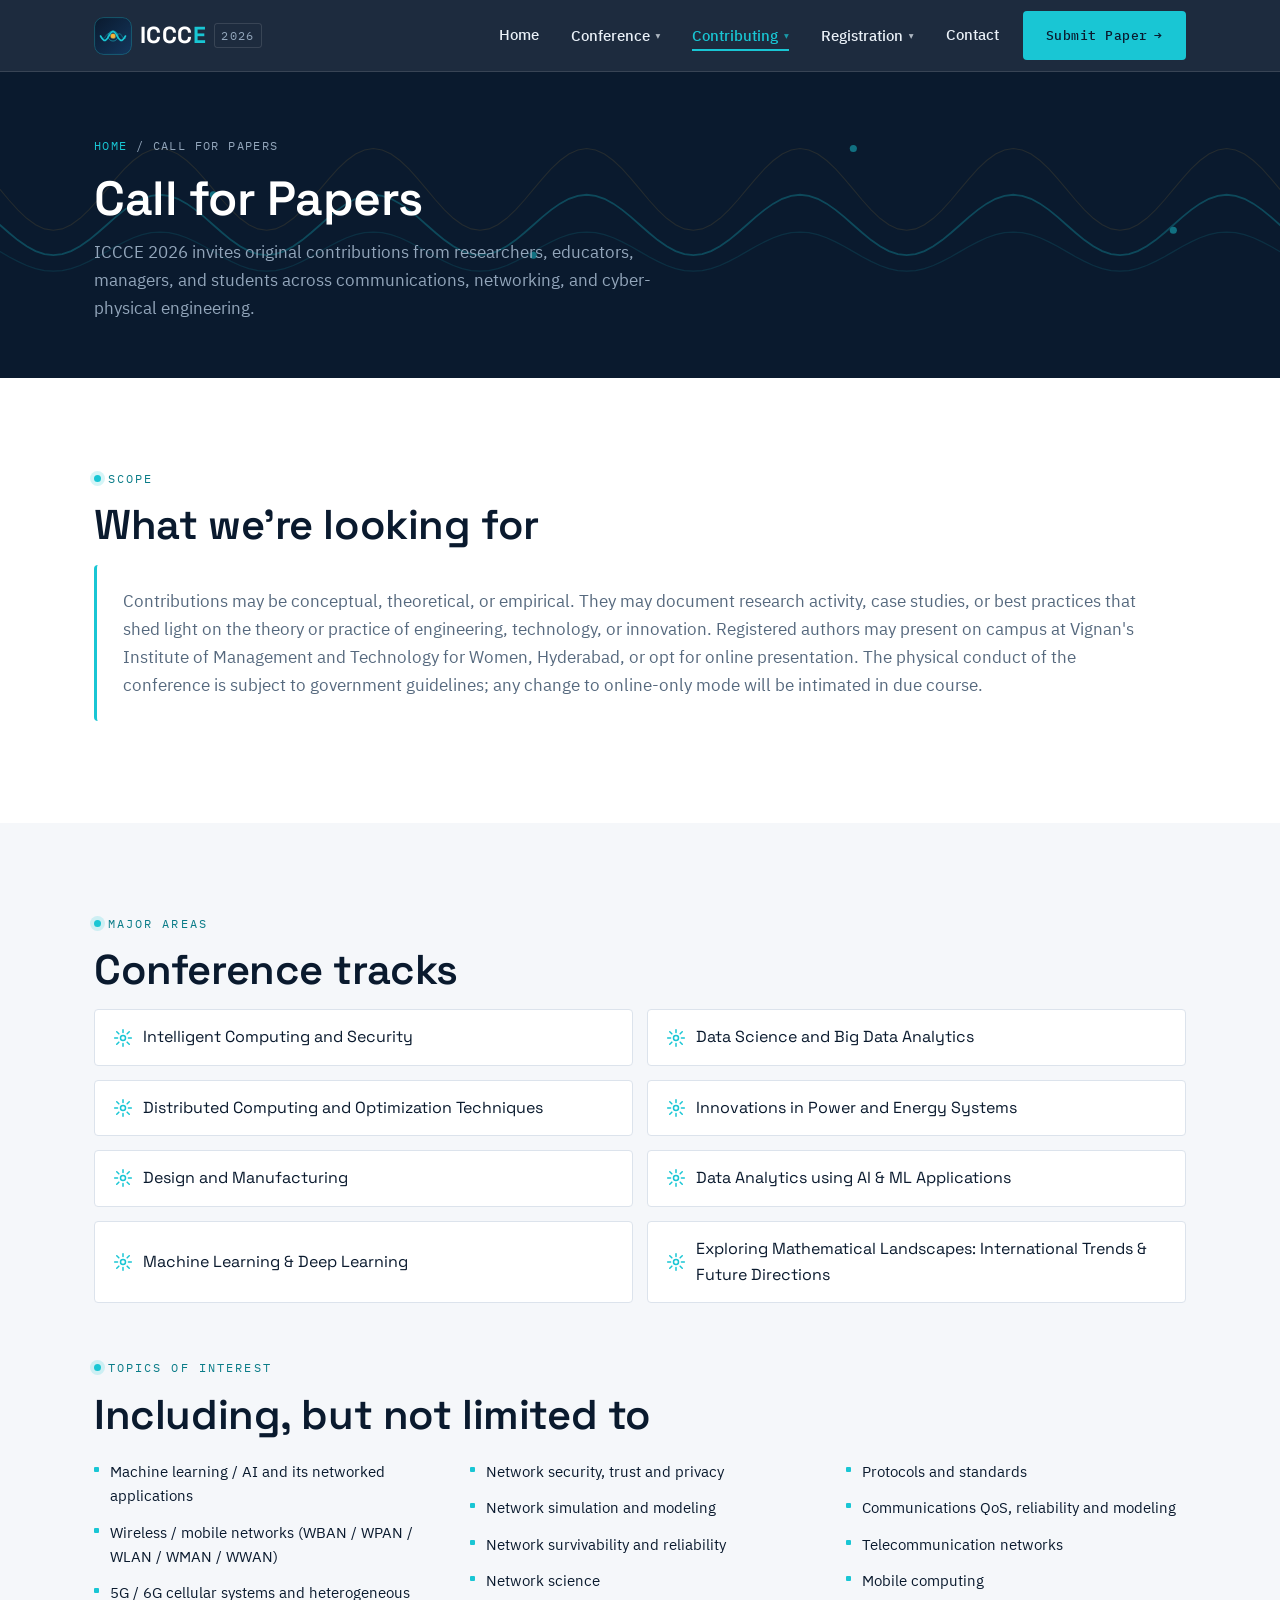
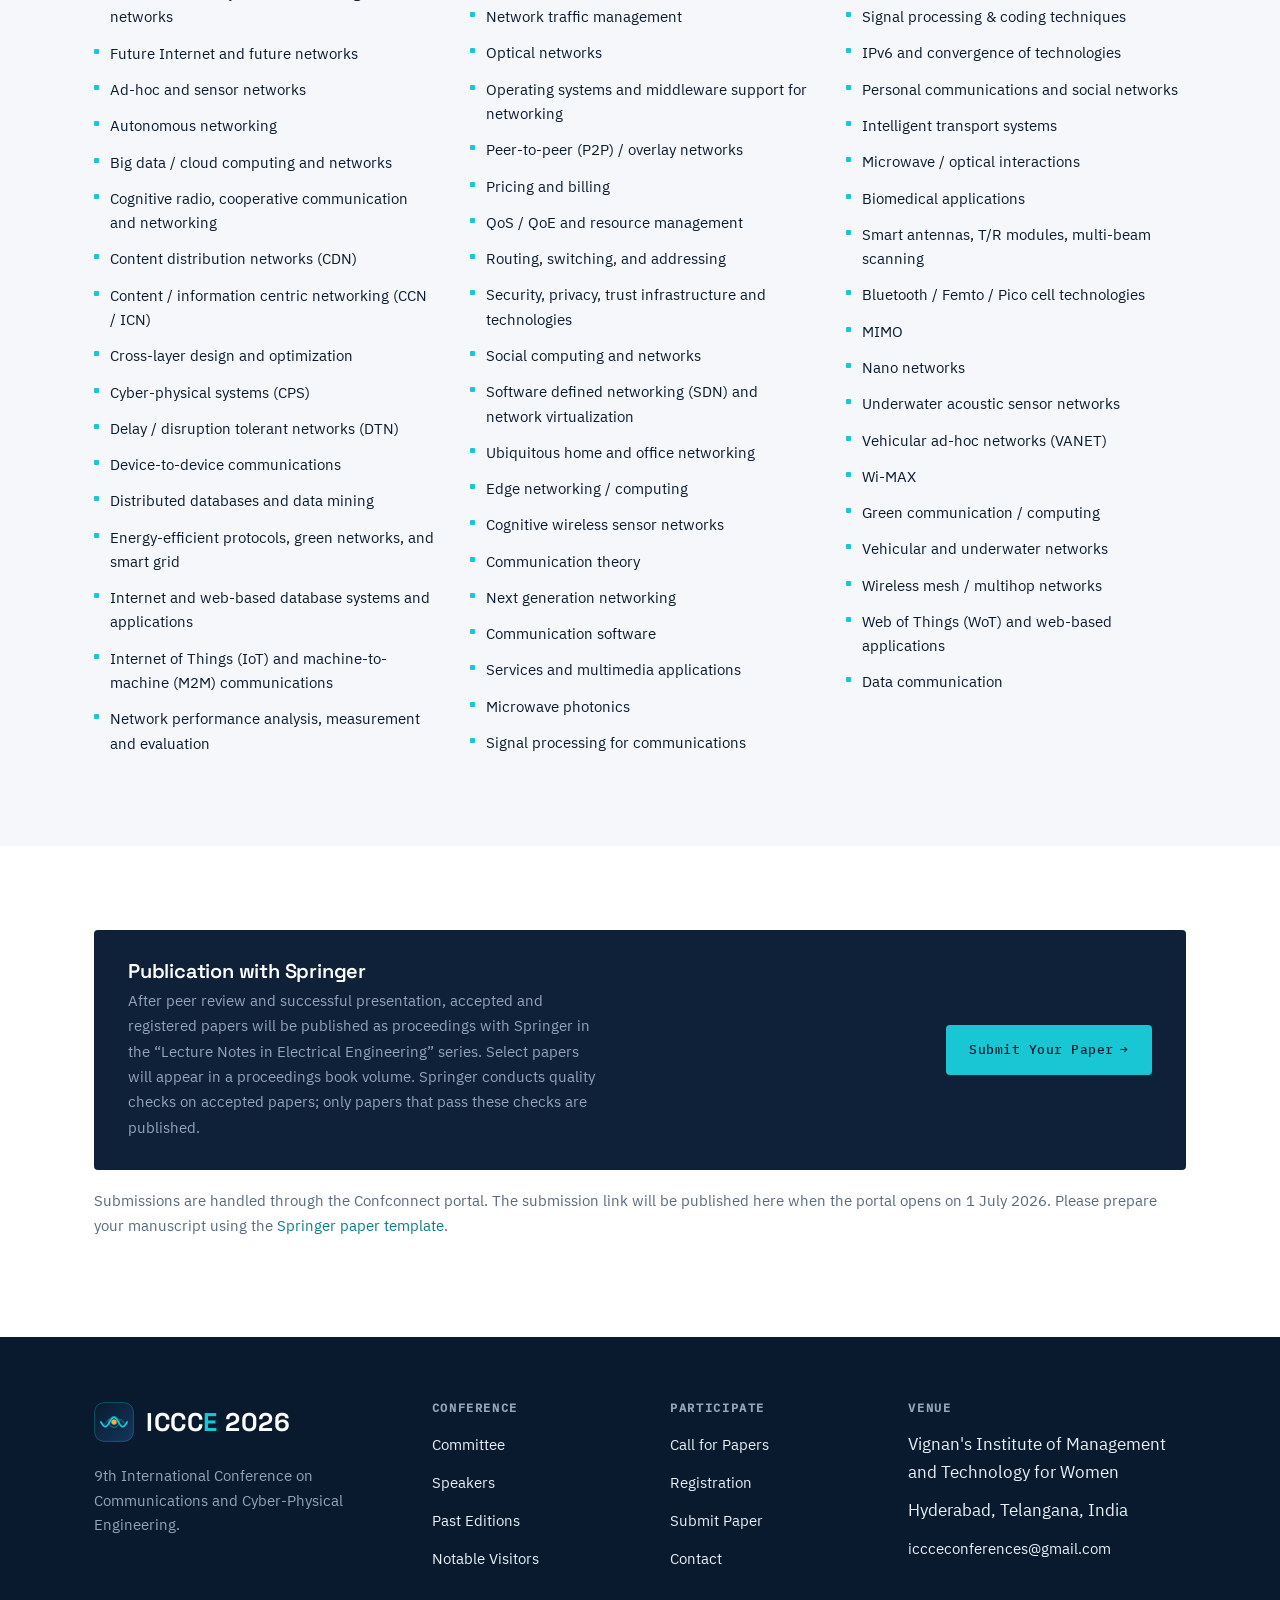
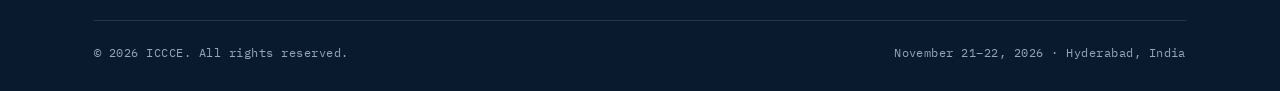
==== call-for-papers.html @ 4810d7f2 "Connect custom domain www.intcommcon.com Add CNAME for GitHub Pages and set real domain in social me" ====
<!DOCTYPE html>
<html lang="en">
<head>
  <meta charset="UTF-8" />
  <meta name="viewport" content="width=device-width, initial-scale=1" />
  <title>Call for Papers — ICCCE 2026</title>
  <meta name="description" content="ICCCE 2026 invites original contributions across communications, networking, and cyber-physical engineering. Proceedings published by Springer LNEE." />
  <meta name="theme-color" content="#0A1A2E" />
  <!-- Favicons & app icons -->
  <link rel="icon" href="assets/img/favicon.svg" type="image/svg+xml" />
  <link rel="icon" href="assets/img/favicon-32.png" sizes="32x32" type="image/png" />
  <link rel="apple-touch-icon" href="assets/img/apple-touch-icon.png" />
  <link rel="manifest" href="site.webmanifest" />
  <!-- Social share (set your real domain on the og:image/og:url before launch) -->
  <meta property="og:type" content="website" />
  <meta property="og:title" content="Call for Papers — ICCCE 2026" />
  <meta property="og:description" content="ICCCE 2026 invites original contributions across communications, networking, and cyber-physical engineering. Proceedings published by Springer LNEE." />
  <meta property="og:image" content="https://www.intcommcon.com/assets/img/og-cover.png" />
  <meta name="twitter:card" content="summary_large_image" />
  <meta name="twitter:title" content="Call for Papers — ICCCE 2026" />
  <meta name="twitter:description" content="ICCCE 2026 invites original contributions across communications, networking, and cyber-physical engineering. Proceedings published by Springer LNEE." />
  <meta name="twitter:image" content="https://www.intcommcon.com/assets/img/og-cover.png" />
  <link rel="stylesheet" href="assets/css/styles.css" />
</head>
<body data-page="call-for-papers">
  <div id="site-header"></div>
  <main id="main">
    <header class="page-head">
      <div class="page-head__wave js-wave"></div>
      <div class="container">
        <div class="crumb"><a href="index.html">Home</a> / Call for Papers</div>
        <h1>Call for Papers</h1>
        <p>ICCCE 2026 invites original contributions from researchers, educators, managers, and students across communications, networking, and cyber-physical engineering.</p>
      </div>
    </header>

    <section class="section section--white">
      <div class="container">
        <span class="eyebrow">Scope</span>
        <h2 class="section-title">What we're looking for</h2>
        <div class="scope-note" style="margin-bottom:18px">
          <p style="margin:0">Contributions may be conceptual, theoretical, or empirical. They may document research activity, case studies, or best practices that shed light on the theory or practice of engineering, technology, or innovation. Registered authors may present on campus at Vignan's Institute of Management and Technology for Women, Hyderabad, or opt for online presentation. The physical conduct of the conference is subject to government guidelines; any change to online-only mode will be intimated in due course.</p>
        </div>
      </div>
    </section>

    <section class="section section--paper">
      <div class="container">
        <span class="eyebrow">Major Areas</span>
        <h2 class="section-title">Conference tracks</h2>
        <ul class="tracks" style="margin-bottom:48px">
          <li><svg class="ico" viewBox="0 0 24 24"><circle cx="12" cy="12" r="3"/><path d="M5.5 12H2M22 12h-3.5M12 5.5V2M12 22v-3.5M7 7 4.5 4.5M19.5 4.5 17 7M17 17l2.5 2.5M4.5 19.5 7 17"/></svg>Intelligent Computing and Security</li>
          <li><svg class="ico" viewBox="0 0 24 24"><circle cx="12" cy="12" r="3"/><path d="M5.5 12H2M22 12h-3.5M12 5.5V2M12 22v-3.5M7 7 4.5 4.5M19.5 4.5 17 7M17 17l2.5 2.5M4.5 19.5 7 17"/></svg>Data Science and Big Data Analytics</li>
          <li><svg class="ico" viewBox="0 0 24 24"><circle cx="12" cy="12" r="3"/><path d="M5.5 12H2M22 12h-3.5M12 5.5V2M12 22v-3.5M7 7 4.5 4.5M19.5 4.5 17 7M17 17l2.5 2.5M4.5 19.5 7 17"/></svg>Distributed Computing and Optimization Techniques</li>
          <li><svg class="ico" viewBox="0 0 24 24"><circle cx="12" cy="12" r="3"/><path d="M5.5 12H2M22 12h-3.5M12 5.5V2M12 22v-3.5M7 7 4.5 4.5M19.5 4.5 17 7M17 17l2.5 2.5M4.5 19.5 7 17"/></svg>Innovations in Power and Energy Systems</li>
          <li><svg class="ico" viewBox="0 0 24 24"><circle cx="12" cy="12" r="3"/><path d="M5.5 12H2M22 12h-3.5M12 5.5V2M12 22v-3.5M7 7 4.5 4.5M19.5 4.5 17 7M17 17l2.5 2.5M4.5 19.5 7 17"/></svg>Design and Manufacturing</li>
          <li><svg class="ico" viewBox="0 0 24 24"><circle cx="12" cy="12" r="3"/><path d="M5.5 12H2M22 12h-3.5M12 5.5V2M12 22v-3.5M7 7 4.5 4.5M19.5 4.5 17 7M17 17l2.5 2.5M4.5 19.5 7 17"/></svg>Data Analytics using AI &amp; ML Applications</li>
          <li><svg class="ico" viewBox="0 0 24 24"><circle cx="12" cy="12" r="3"/><path d="M5.5 12H2M22 12h-3.5M12 5.5V2M12 22v-3.5M7 7 4.5 4.5M19.5 4.5 17 7M17 17l2.5 2.5M4.5 19.5 7 17"/></svg>Machine Learning &amp; Deep Learning</li>
          <li><svg class="ico" viewBox="0 0 24 24"><circle cx="12" cy="12" r="3"/><path d="M5.5 12H2M22 12h-3.5M12 5.5V2M12 22v-3.5M7 7 4.5 4.5M19.5 4.5 17 7M17 17l2.5 2.5M4.5 19.5 7 17"/></svg>Exploring Mathematical Landscapes: International Trends &amp; Future Directions</li>
        </ul>

        <span class="eyebrow">Topics of Interest</span>
        <h2 class="section-title">Including, but not limited to</h2>
        <ul class="topics" style="margin-top:8px">
          <li>Machine learning / AI and its networked applications</li>
          <li>Wireless / mobile networks (WBAN / WPAN / WLAN / WMAN / WWAN)</li>
          <li>5G / 6G cellular systems and heterogeneous networks</li>
          <li>Future Internet and future networks</li>
          <li>Ad-hoc and sensor networks</li>
          <li>Autonomous networking</li>
          <li>Big data / cloud computing and networks</li>
          <li>Cognitive radio, cooperative communication and networking</li>
          <li>Content distribution networks (CDN)</li>
          <li>Content / information centric networking (CCN / ICN)</li>
          <li>Cross-layer design and optimization</li>
          <li>Cyber-physical systems (CPS)</li>
          <li>Delay / disruption tolerant networks (DTN)</li>
          <li>Device-to-device communications</li>
          <li>Distributed databases and data mining</li>
          <li>Energy-efficient protocols, green networks, and smart grid</li>
          <li>Internet and web-based database systems and applications</li>
          <li>Internet of Things (IoT) and machine-to-machine (M2M) communications</li>
          <li>Network performance analysis, measurement and evaluation</li>
          <li>Network security, trust and privacy</li>
          <li>Network simulation and modeling</li>
          <li>Network survivability and reliability</li>
          <li>Network science</li>
          <li>Network traffic management</li>
          <li>Optical networks</li>
          <li>Operating systems and middleware support for networking</li>
          <li>Peer-to-peer (P2P) / overlay networks</li>
          <li>Pricing and billing</li>
          <li>QoS / QoE and resource management</li>
          <li>Routing, switching, and addressing</li>
          <li>Security, privacy, trust infrastructure and technologies</li>
          <li>Social computing and networks</li>
          <li>Software defined networking (SDN) and network virtualization</li>
          <li>Ubiquitous home and office networking</li>
          <li>Edge networking / computing</li>
          <li>Cognitive wireless sensor networks</li>
          <li>Communication theory</li>
          <li>Next generation networking</li>
          <li>Communication software</li>
          <li>Services and multimedia applications</li>
          <li>Microwave photonics</li>
          <li>Signal processing for communications</li>
          <li>Protocols and standards</li>
          <li>Communications QoS, reliability and modeling</li>
          <li>Telecommunication networks</li>
          <li>Mobile computing</li>
          <li>Signal processing &amp; coding techniques</li>
          <li>IPv6 and convergence of technologies</li>
          <li>Personal communications and social networks</li>
          <li>Intelligent transport systems</li>
          <li>Microwave / optical interactions</li>
          <li>Biomedical applications</li>
          <li>Smart antennas, T/R modules, multi-beam scanning</li>
          <li>Bluetooth / Femto / Pico cell technologies</li>
          <li>MIMO</li>
          <li>Nano networks</li>
          <li>Underwater acoustic sensor networks</li>
          <li>Vehicular ad-hoc networks (VANET)</li>
          <li>Wi-MAX</li>
          <li>Green communication / computing</li>
          <li>Vehicular and underwater networks</li>
          <li>Wireless mesh / multihop networks</li>
          <li>Web of Things (WoT) and web-based applications</li>
          <li>Data communication</li>
        </ul>
      </div>
    </section>

    <section class="section section--white">
      <div class="container">
        <div class="pub-strip">
          <div>
            <h3>Publication with Springer</h3>
            <p>After peer review and successful presentation, accepted and registered papers will be published as proceedings with Springer in the “Lecture Notes in Electrical Engineering” series. Select papers will appear in a proceedings book volume. Springer conducts quality checks on accepted papers; only papers that pass these checks are published.</p>
          </div>
          <a class="btn btn--primary btn--arrow" href="#">Submit Your Paper</a>
        </div>
        <p style="margin-top:18px;color:var(--muted);font-size:.95rem">Submissions are handled through the Confconnect portal. The submission link will be published here when the portal opens on 1 July 2026. Please prepare your manuscript using the
          <a href="https://www.intcommcon.com/wp-content/uploads/2021/03/Springer_template.docx" target="_blank" rel="noopener">Springer paper template</a>.</p>
      </div>
    </section>
  </main>
  <div id="site-footer"></div>
  <script src="assets/js/main.js"></script>
</body>
</html>
---- assets/css/styles.css ----
/* ---------- Self-hosted fonts (no external CDN) ---------- */
@font-face{font-family:'Space Grotesk';src:url('../fonts/SpaceGrotesk-var.woff2') format('woff2');font-weight:400 700;font-style:normal;font-display:swap;}
@font-face{font-family:'IBM Plex Sans';src:url('../fonts/IBMPlexSans-Regular.woff2') format('woff2');font-weight:400;font-style:normal;font-display:swap;}
@font-face{font-family:'IBM Plex Sans';src:url('../fonts/IBMPlexSans-Medium.woff2') format('woff2');font-weight:500;font-style:normal;font-display:swap;}
@font-face{font-family:'IBM Plex Sans';src:url('../fonts/IBMPlexSans-SemiBold.woff2') format('woff2');font-weight:600;font-style:normal;font-display:swap;}
@font-face{font-family:'IBM Plex Mono';src:url('../fonts/IBMPlexMono-Regular.woff2') format('woff2');font-weight:400;font-style:normal;font-display:swap;}
@font-face{font-family:'IBM Plex Mono';src:url('../fonts/IBMPlexMono-Medium.woff2') format('woff2');font-weight:500;font-style:normal;font-display:swap;}

/* =========================================================
   ICCCE 2026 — "Signal & Structure"
   Shared stylesheet
   ========================================================= */

:root {
  /* Palette */
  --ink:        #0A1A2E;
  --ink-2:      #0E2138;
  --ink-3:      #122A45;
  --navy:       #14365C;
  --signal:     #19C6D4;
  --signal-ink: #0A7C88;   /* accessible signal for text/links on light */
  --amber:      #F4B43C;
  --paper:      #F5F7FA;
  --surface:    #FFFFFF;
  --line:       #DCE3EC;
  --line-dark:  rgba(255,255,255,0.12);
  --text:       #0A1A2E;
  --muted:      #56697E;
  --muted-dark: #93A6BB;
  --invert:     #EAF1F8;

  /* Type */
  --font-display: 'Space Grotesk', system-ui, sans-serif;
  --font-body:    'IBM Plex Sans', system-ui, sans-serif;
  --font-mono:    'IBM Plex Mono', ui-monospace, monospace;

  /* Layout */
  --container: 1140px;
  --radius: 4px;
  --header-h: 72px;
}

/* ---------- Reset / base ---------- */
*, *::before, *::after { box-sizing: border-box; }
html { scroll-behavior: smooth; -webkit-text-size-adjust: 100%; }
body {
  margin: 0;
  font-family: var(--font-body);
  font-size: 17px;
  line-height: 1.65;
  color: var(--text);
  background: var(--paper);
  -webkit-font-smoothing: antialiased;
}
img { max-width: 100%; display: block; }
a { color: var(--signal-ink); text-decoration: none; }
a:hover { text-decoration: underline; }
h1, h2, h3, h4 { font-family: var(--font-display); line-height: 1.1; margin: 0 0 .5em; font-weight: 600; letter-spacing: -0.01em; }
p { margin: 0 0 1em; }

/* ---------- Layout helpers ---------- */
.container { width: 100%; max-width: var(--container); margin: 0 auto; padding: 0 24px; }
.section { padding: 84px 0; }
.section--tight { padding: 56px 0; }
.section--paper { background: var(--paper); }
.section--white { background: var(--surface); }

.eyebrow {
  font-family: var(--font-mono);
  font-size: .74rem;
  letter-spacing: .18em;
  text-transform: uppercase;
  color: var(--signal-ink);
  display: inline-flex;
  align-items: center;
  gap: .55em;
  margin: 0 0 14px;
}
.eyebrow::before {
  content: "";
  width: 7px; height: 7px;
  background: var(--signal);
  border-radius: 50%;
  box-shadow: 0 0 0 4px rgba(25,198,212,0.18);
  flex: none;
}
.section-title { font-size: clamp(1.8rem, 3.4vw, 2.6rem); color: var(--ink); margin-bottom: .4em; }
.section-lead { font-size: 1.08rem; color: var(--muted); max-width: 62ch; }

/* ---------- Buttons ---------- */
.btn {
  display: inline-flex; align-items: center; gap: .5em;
  font-family: var(--font-mono);
  font-size: .82rem; letter-spacing: .04em;
  font-weight: 500;
  padding: 13px 22px;
  border-radius: var(--radius);
  border: 1px solid transparent;
  cursor: pointer;
  transition: transform .15s ease, background .2s ease, color .2s ease, border-color .2s ease;
  text-decoration: none;
}
.btn:hover { text-decoration: none; transform: translateY(-1px); }
.btn--primary { background: var(--signal); color: var(--ink); }
.btn--primary:hover { background: #2ad8e6; }
.btn--ghost { background: transparent; color: var(--invert); border-color: var(--line-dark); }
.btn--ghost:hover { border-color: var(--signal); color: var(--signal); }
.btn--dark { background: var(--ink); color: var(--invert); }
.btn--dark:hover { background: var(--navy); }
.btn--arrow::after { content: "→"; }

/* =========================================================
   Header / Nav  (injected by main.js)
   ========================================================= */
.site-header {
  position: sticky; top: 0; z-index: 60;
  background: rgba(10,26,46,0.92);
  backdrop-filter: blur(10px);
  border-bottom: 1px solid var(--line-dark);
  height: var(--header-h);
  display: flex; align-items: center;
}
.nav { width: 100%; max-width: var(--container); margin: 0 auto; padding: 0 24px;
       display: flex; align-items: center; justify-content: space-between; gap: 24px; }

.brand { display: flex; align-items: baseline; gap: 8px; text-decoration: none; }
.brand:hover { text-decoration: none; }
.brand__mark { font-family: var(--font-display); font-weight: 700; font-size: 1.45rem; letter-spacing: .02em; color: #fff; }
.brand__mark b { color: var(--signal); }
.brand__year { font-family: var(--font-mono); font-size: .72rem; letter-spacing: .12em;
               color: var(--muted-dark); border: 1px solid var(--line-dark); padding: 2px 6px; border-radius: 3px; }

.nav__menu { display: flex; align-items: center; gap: 4px; list-style: none; margin: 0; padding: 0; }
.nav__item { position: relative; }
.nav__link {
  display: inline-flex; align-items: center; gap: .4em;
  font-family: var(--font-body); font-size: .92rem; font-weight: 500;
  color: var(--invert); padding: 10px 14px; border-radius: var(--radius);
  text-decoration: none; white-space: nowrap; background: none; border: 0; cursor: pointer;
}
.nav__link:hover { color: var(--signal); text-decoration: none; }
.nav__link.is-active { color: var(--signal); }
.nav__link.is-active::after {
  content: ""; position: absolute; left: 14px; right: 14px; bottom: 4px; height: 2px; background: var(--signal);
}
.nav__caret { font-size: .6rem; opacity: .7; transition: transform .2s ease; }
.nav__item--has-menu:hover .nav__caret { transform: rotate(180deg); }

.nav__sub {
  position: absolute; top: 100%; left: 0; min-width: 230px;
  background: var(--ink-2); border: 1px solid var(--line-dark); border-radius: var(--radius);
  padding: 8px; list-style: none; margin: 6px 0 0;
  opacity: 0; visibility: hidden; transform: translateY(6px);
  transition: opacity .18s ease, transform .18s ease, visibility .18s;
  box-shadow: 0 16px 40px rgba(0,0,0,0.35);
}
.nav__item--has-menu:hover .nav__sub,
.nav__item--has-menu:focus-within .nav__sub { opacity: 1; visibility: visible; transform: translateY(0); }
.nav__sub a {
  display: block; padding: 9px 12px; border-radius: 3px;
  font-size: .88rem; color: var(--invert); text-decoration: none;
}
.nav__sub a:hover { background: var(--ink-3); color: var(--signal); text-decoration: none; }

.nav__cta { margin-left: 6px; }

.nav__toggle { display: none; background: none; border: 1px solid var(--line-dark); border-radius: var(--radius);
               width: 42px; height: 38px; cursor: pointer; color: #fff; flex-direction: column; gap: 4px; align-items: center; justify-content: center; }
.nav__toggle span { width: 18px; height: 2px; background: #fff; transition: .2s; }
.nav.is-open .nav__toggle span:nth-child(1) { transform: translateY(6px) rotate(45deg); }
.nav.is-open .nav__toggle span:nth-child(2) { opacity: 0; }
.nav.is-open .nav__toggle span:nth-child(3) { transform: translateY(-6px) rotate(-45deg); }

/* =========================================================
   Hero (home)
   ========================================================= */
.hero { position: relative; background: var(--ink); color: var(--invert); overflow: hidden;
        padding: clamp(64px, 9vw, 120px) 0 clamp(56px, 7vw, 96px); }
.hero__wave { position: absolute; inset: 0; width: 100%; height: 100%; pointer-events: none; opacity: .9; }
.hero__inner { position: relative; z-index: 2; }
.hero__edition { font-family: var(--font-mono); font-size: .8rem; letter-spacing: .2em; text-transform: uppercase;
                 color: var(--signal); margin-bottom: 22px; display: inline-flex; gap: .7em; align-items: center; }
.hero__edition .dot { width: 7px; height: 7px; border-radius: 50%; background: var(--amber);
                      box-shadow: 0 0 0 4px rgba(244,180,60,0.2); }
.hero h1 { font-size: clamp(2.1rem, 5.2vw, 3.9rem); color: #fff; max-width: 18ch; margin-bottom: .35em; }
.hero h1 em { font-style: normal; color: var(--signal); }
.hero__meta { display: flex; flex-wrap: wrap; gap: 14px 30px; margin: 26px 0 32px; }
.hero__meta div { display: flex; flex-direction: column; gap: 2px; }
.hero__meta dt { font-family: var(--font-mono); font-size: .68rem; letter-spacing: .16em; text-transform: uppercase; color: var(--muted-dark); }
.hero__meta dd { margin: 0; font-family: var(--font-display); font-size: 1.18rem; color: #fff; }
.hero__actions { display: flex; flex-wrap: wrap; gap: 12px; }

/* Countdown — instrument readout */
.countdown { display: flex; gap: 10px; margin-top: 40px; flex-wrap: wrap; }
.countdown__unit { background: rgba(255,255,255,0.04); border: 1px solid var(--line-dark);
                   border-radius: var(--radius); padding: 14px 18px; min-width: 84px; text-align: center; }
.countdown__num { font-family: var(--font-mono); font-size: clamp(1.6rem, 4vw, 2.3rem); font-weight: 600; color: var(--signal); line-height: 1; font-variant-numeric: tabular-nums; }
.countdown__label { font-family: var(--font-mono); font-size: .64rem; letter-spacing: .15em; text-transform: uppercase; color: var(--muted-dark); margin-top: 8px; }
.countdown__done { font-family: var(--font-mono); color: var(--amber); letter-spacing: .1em; }

/* =========================================================
   Page header (interior pages)
   ========================================================= */
.page-head { background: var(--ink); color: var(--invert); padding: 64px 0 56px; position: relative; overflow: hidden; }
.page-head__wave { position: absolute; inset: 0; opacity: .5; }
.page-head .container { position: relative; z-index: 2; }
.page-head h1 { font-size: clamp(2rem, 4.4vw, 3rem); color: #fff; margin-bottom: .25em; }
.page-head p { color: var(--muted-dark); max-width: 60ch; margin: 0; }
.crumb { font-family: var(--font-mono); font-size: .72rem; letter-spacing: .12em; text-transform: uppercase; color: var(--muted-dark); margin-bottom: 18px; }
.crumb a { color: var(--signal); }

/* =========================================================
   Important Dates — node timeline
   ========================================================= */
.timeline { list-style: none; margin: 0; padding: 0; position: relative; }
.timeline::before { content: ""; position: absolute; left: 7px; top: 8px; bottom: 8px; width: 2px;
                    background: linear-gradient(var(--signal), var(--line)); }
.timeline__item { position: relative; padding: 0 0 30px 40px; }
.timeline__item:last-child { padding-bottom: 0; }
.timeline__item::before { content: ""; position: absolute; left: 0; top: 4px; width: 16px; height: 16px;
                          border-radius: 50%; background: var(--surface); border: 3px solid var(--signal); }
.timeline__item--live::before { background: var(--amber); border-color: var(--amber); box-shadow: 0 0 0 6px rgba(244,180,60,0.18); }
.timeline__date { font-family: var(--font-mono); font-size: .85rem; color: var(--signal-ink); letter-spacing: .02em; }
.timeline__title { font-family: var(--font-display); font-size: 1.12rem; color: var(--ink); font-weight: 600; }
.timeline__tag { display: inline-block; font-family: var(--font-mono); font-size: .62rem; letter-spacing: .12em;
                 text-transform: uppercase; background: var(--amber); color: var(--ink); padding: 2px 8px; border-radius: 3px; margin-left: 8px; vertical-align: middle; }

/* Two-column split */
.split { display: grid; grid-template-columns: 1fr 1fr; gap: 56px; align-items: start; }

/* =========================================================
   Cards / grids
   ========================================================= */
.grid { display: grid; gap: 24px; }
.grid--3 { grid-template-columns: repeat(3, 1fr); }
.grid--2 { grid-template-columns: repeat(2, 1fr); }

.feature { background: var(--surface); border: 1px solid var(--line); border-radius: var(--radius); padding: 26px; }
.feature__k { font-family: var(--font-mono); font-size: .7rem; letter-spacing: .14em; text-transform: uppercase; color: var(--signal-ink); }
.feature h3 { font-size: 1.15rem; color: var(--ink); margin: 8px 0 6px; }
.feature p { color: var(--muted); font-size: .96rem; margin: 0; }

/* Speakers */
.speaker { background: var(--surface); border: 1px solid var(--line); border-radius: var(--radius); padding: 26px; text-align: center;
           transition: transform .18s ease, box-shadow .18s ease, border-color .18s ease; }
.speaker:hover { transform: translateY(-3px); box-shadow: 0 14px 34px rgba(10,26,46,0.1); border-color: var(--signal); }
.speaker__photo { width: 120px; height: 120px; border-radius: 50%; object-fit: cover; margin: 0 auto 18px;
                  border: 3px solid var(--paper); box-shadow: 0 0 0 1px var(--line); background: var(--paper); }
.speaker h3 { font-size: 1.12rem; color: var(--ink); margin: 0 0 6px; }
.speaker__aff { color: var(--muted); font-size: .92rem; margin: 0 0 14px; min-height: 2.4em; }
.speaker__link { font-family: var(--font-mono); font-size: .76rem; letter-spacing: .04em; }

/* =========================================================
   Committee
   ========================================================= */
.committee-group { margin-bottom: 44px; }
.committee-group__head { display: flex; align-items: baseline; gap: 14px; border-bottom: 1px solid var(--line); padding-bottom: 12px; margin-bottom: 22px; }
.committee-group__head h2 { font-size: 1.4rem; color: var(--ink); margin: 0; }
.committee-group__count { font-family: var(--font-mono); font-size: .72rem; color: var(--muted); letter-spacing: .08em; }
.member-list { list-style: none; margin: 0; padding: 0; columns: 2; column-gap: 40px; }
.member-list li { break-inside: avoid; padding: 8px 0 8px 18px; position: relative; font-size: .95rem; color: var(--text); line-height: 1.45; }
.member-list li::before { content: ""; position: absolute; left: 0; top: 14px; width: 6px; height: 6px; border-radius: 50%;
                          background: var(--signal); }
.member-list .aff { color: var(--muted); }

/* =========================================================
   Visitors (grouped)
   ========================================================= */
.visitor-block { margin-bottom: 38px; }
.visitor-block h2 { font-family: var(--font-mono); font-size: .95rem; letter-spacing: .1em; color: var(--signal-ink);
                    border-left: 3px solid var(--signal); padding-left: 12px; margin-bottom: 16px; }
.visitor-list { list-style: none; margin: 0; padding: 0; columns: 2; column-gap: 40px; }
.visitor-list li { break-inside: avoid; padding: 7px 0 7px 18px; position: relative; font-size: .95rem; }
.visitor-list li::before { content: "›"; position: absolute; left: 0; color: var(--signal); }
.visitor-list .aff { color: var(--muted); }

/* =========================================================
   CFP topics
   ========================================================= */
.scope-note { background: var(--surface); border-left: 3px solid var(--signal); border-radius: var(--radius);
              padding: 22px 26px; color: var(--muted); }
.topics { columns: 3; column-gap: 36px; list-style: none; padding: 0; margin: 0; }
.topics li { break-inside: avoid; padding: 6px 0 6px 16px; position: relative; font-size: .92rem; color: var(--text); }
.topics li::before { content: ""; position: absolute; left: 0; top: 13px; width: 5px; height: 5px; background: var(--signal); border-radius: 1px; }
.tracks { display: grid; grid-template-columns: repeat(2, 1fr); gap: 14px; list-style: none; padding: 0; margin: 0; }
.tracks li { background: var(--surface); border: 1px solid var(--line); border-radius: var(--radius); padding: 14px 18px;
             font-family: var(--font-display); font-size: 1rem; color: var(--ink); display: flex; gap: 10px; align-items: center; }
.tracks li::before { content: ""; width: 8px; height: 8px; background: var(--signal); border-radius: 50%; flex: none; }

/* =========================================================
   Tables (registration)
   ========================================================= */
.table-wrap { overflow-x: auto; border: 1px solid var(--line); border-radius: var(--radius); background: var(--surface); }
table.fees { width: 100%; border-collapse: collapse; min-width: 560px; }
table.fees th, table.fees td { padding: 15px 20px; text-align: left; border-bottom: 1px solid var(--line); }
table.fees thead th { background: var(--ink); color: #fff; font-family: var(--font-mono); font-size: .74rem;
                      letter-spacing: .1em; text-transform: uppercase; font-weight: 500; }
table.fees tbody th { font-weight: 600; color: var(--ink); font-family: var(--font-body); }
table.fees tbody tr:last-child td, table.fees tbody tr:last-child th { border-bottom: 0; }
table.fees tbody tr:hover { background: var(--paper); }
.fees .num { font-family: var(--font-mono); color: var(--ink); }

.notice-list { list-style: none; padding: 0; margin: 0 0 28px; }
.notice-list li { padding: 12px 16px 12px 42px; position: relative; background: var(--surface); border: 1px solid var(--line);
                  border-radius: var(--radius); margin-bottom: 10px; color: var(--text); font-size: .95rem; }
.notice-list li::before { content: "!"; position: absolute; left: 16px; top: 50%; transform: translateY(-50%);
                          width: 18px; height: 18px; border-radius: 50%; background: var(--signal); color: var(--ink);
                          font-family: var(--font-mono); font-size: .7rem; font-weight: 700; display: flex; align-items: center; justify-content: center; }

/* =========================================================
   Organizer / Venue (home)
   ========================================================= */
.org-card { background: var(--surface); border: 1px solid var(--line); border-radius: var(--radius); padding: 32px; }
.org-card .role { font-family: var(--font-mono); font-size: .7rem; letter-spacing: .14em; text-transform: uppercase; color: var(--signal-ink); margin-bottom: 8px; }
.org-card h3 { font-size: 1.3rem; color: var(--ink); margin: 0 0 6px; }
.org-card .loc { color: var(--muted); margin: 0; }
.map-frame { border: 1px solid var(--line); border-radius: var(--radius); overflow: hidden; height: 100%; min-height: 280px; }
.map-frame iframe { width: 100%; height: 100%; min-height: 280px; border: 0; display: block; }

/* Publication strip */
.pub-strip { background: var(--ink-2); color: var(--invert); border-radius: var(--radius); padding: 30px 34px;
             display: flex; align-items: center; justify-content: space-between; gap: 24px; flex-wrap: wrap; }
.pub-strip h3 { color: #fff; margin: 0 0 6px; font-size: 1.25rem; }
.pub-strip p { color: var(--muted-dark); margin: 0; max-width: 52ch; font-size: .96rem; }

/* =========================================================
   Past editions
   ========================================================= */
.editions { display: grid; grid-template-columns: repeat(3, 1fr); gap: 18px; list-style: none; padding: 0; margin: 0; }
.edition { background: var(--surface); border: 1px solid var(--line); border-radius: var(--radius); padding: 24px;
           display: flex; flex-direction: column; gap: 8px; transition: border-color .18s ease, transform .18s ease; }
.edition:hover { border-color: var(--signal); transform: translateY(-2px); }
.edition__yr { font-family: var(--font-display); font-size: 1.9rem; font-weight: 700; color: var(--ink); }
.edition__meta { font-family: var(--font-mono); font-size: .74rem; color: var(--muted); letter-spacing: .04em; }
.edition__link { font-family: var(--font-mono); font-size: .78rem; margin-top: auto; }
.edition--current { background: var(--ink); }
.edition--current .edition__yr { color: var(--signal); }
.edition--current .edition__meta { color: var(--muted-dark); }

/* =========================================================
   Contact
   ========================================================= */
.contact-card { background: var(--surface); border: 1px solid var(--line); border-radius: var(--radius); padding: 32px; }
.contact-card .role { font-family: var(--font-mono); font-size: .72rem; letter-spacing: .14em; text-transform: uppercase; color: var(--signal-ink); margin-bottom: 12px; }
.contact-card h3 { color: var(--ink); margin: 0 0 8px; }
.contact-row { display: flex; gap: 12px; padding: 12px 0; border-top: 1px solid var(--line); align-items: flex-start; }
.contact-row .lbl { font-family: var(--font-mono); font-size: .72rem; letter-spacing: .1em; text-transform: uppercase; color: var(--muted); min-width: 76px; padding-top: 2px; }
.contact-row .val { color: var(--text); }

.field { display: flex; flex-direction: column; gap: 6px; margin-bottom: 16px; }
.field label { font-family: var(--font-mono); font-size: .74rem; letter-spacing: .08em; text-transform: uppercase; color: var(--muted); }
.field input, .field textarea {
  font-family: var(--font-body); font-size: 1rem; padding: 12px 14px; border: 1px solid var(--line);
  border-radius: var(--radius); background: var(--surface); color: var(--text); width: 100%;
}
.field input:focus, .field textarea:focus { outline: 2px solid var(--signal); outline-offset: 1px; border-color: var(--signal); }

/* =========================================================
   Footer
   ========================================================= */
.site-footer { background: var(--ink); color: var(--invert); padding: 64px 0 28px; }
.footer-grid { display: grid; grid-template-columns: 1.5fr 1fr 1fr 1.4fr; gap: 40px; }
.site-footer h4 { font-family: var(--font-mono); font-size: .74rem; letter-spacing: .14em; text-transform: uppercase; color: var(--muted-dark); margin: 0 0 16px; }
.site-footer a { color: var(--invert); font-size: .92rem; }
.site-footer a:hover { color: var(--signal); text-decoration: none; }
.footer-links { list-style: none; padding: 0; margin: 0; display: flex; flex-direction: column; gap: 10px; }
.footer-brand .brand__mark { font-size: 1.6rem; }
.footer-brand p { color: var(--muted-dark); font-size: .92rem; margin: 14px 0 0; max-width: 30ch; }
.footer-bottom { border-top: 1px solid var(--line-dark); margin-top: 48px; padding-top: 22px;
                 display: flex; justify-content: space-between; gap: 16px; flex-wrap: wrap;
                 font-family: var(--font-mono); font-size: .76rem; color: var(--muted-dark); letter-spacing: .04em; }

/* =========================================================
   Responsive
   ========================================================= */
@media (max-width: 1024px) {
  .grid--3 { grid-template-columns: repeat(2, 1fr); }
  .editions { grid-template-columns: repeat(2, 1fr); }
  .topics { columns: 2; }
  .footer-grid { grid-template-columns: 1fr 1fr; gap: 32px; }
}
@media (max-width: 860px) {
  .nav__toggle { display: flex; }
  .nav__menu {
    position: absolute; top: var(--header-h); left: 0; right: 0;
    flex-direction: column; align-items: stretch; gap: 0;
    background: var(--ink-2); border-bottom: 1px solid var(--line-dark);
    padding: 12px; display: none; max-height: calc(100vh - var(--header-h)); overflow-y: auto;
  }
  .nav.is-open .nav__menu { display: flex; }
  .nav__cta { margin: 8px 0 0; }
  .nav__link { padding: 12px 10px; width: 100%; }
  .nav__sub { position: static; opacity: 1; visibility: visible; transform: none; box-shadow: none;
              background: transparent; border: 0; border-left: 2px solid var(--line-dark); border-radius: 0;
              margin: 0 0 6px 12px; padding: 0; }
  .nav__item--has-menu .nav__caret { display: none; }
  .split { grid-template-columns: 1fr; gap: 32px; }
  .member-list, .visitor-list { columns: 1; }
  .topics { columns: 1; }
  .tracks { grid-template-columns: 1fr; }
}
@media (max-width: 600px) {
  body { font-size: 16px; }
  .section { padding: 60px 0; }
  .grid--3, .grid--2, .editions { grid-template-columns: 1fr; }
  .pub-strip { flex-direction: column; align-items: flex-start; }
  .footer-grid { grid-template-columns: 1fr; }
  .container { padding: 0 18px; }
}

/* ---------- Accessibility ---------- */
:focus-visible { outline: 2px solid var(--signal); outline-offset: 2px; }
@media (prefers-reduced-motion: reduce) {
  *, *::before, *::after { animation-duration: .001ms !important; animation-iteration-count: 1 !important; transition-duration: .001ms !important; scroll-behavior: auto !important; }
}
.skip-link { position: absolute; left: -999px; top: 0; background: var(--signal); color: var(--ink); padding: 10px 16px; z-index: 100; font-family: var(--font-mono); font-size: .8rem; }
.skip-link:focus { left: 8px; top: 8px; }

/* =========================================================
   Signal wave signature (hero / page-head)
   ========================================================= */
.wave-path { fill: none; stroke-linecap: round; }
.wave-path--1 { stroke: var(--signal); stroke-width: 2; opacity: .55; animation: waveDrift 9s linear infinite; }
.wave-path--2 { stroke: var(--signal); stroke-width: 1.4; opacity: .25; animation: waveDrift 13s linear infinite reverse; }
.wave-path--3 { stroke: var(--amber); stroke-width: 1.2; opacity: .22; animation: waveDrift 17s linear infinite; }
.wave-node { fill: var(--signal); }
.wave-node--pulse { animation: nodePulse 3.2s ease-in-out infinite; transform-origin: center; transform-box: fill-box; }
@keyframes waveDrift { from { transform: translateX(0); } to { transform: translateX(-240px); } }
@keyframes nodePulse { 0%,100% { opacity: .4; } 50% { opacity: 1; } }

/* =========================================================
   Logo lockup + iconography (added in graphics pass)
   ========================================================= */
.brand { align-items: center; }
.brand__logo { display: block; border-radius: 9px; flex: none; }
.footer-brand__lockup { display: inline-flex; align-items: center; gap: 12px; }

/* Inline SVG icons */
.ico { width: 22px; height: 22px; flex: none; stroke: var(--signal-ink); stroke-width: 1.8; fill: none;
       stroke-linecap: round; stroke-linejoin: round; }
.feature .ico { width: 26px; height: 26px; margin-bottom: 12px; }
.icon-chip { width: 46px; height: 46px; border-radius: 10px; background: rgba(25,198,212,0.10);
             border: 1px solid rgba(25,198,212,0.25); display: inline-flex; align-items: center; justify-content: center; margin-bottom: 16px; }
.icon-chip .ico { width: 24px; height: 24px; margin: 0; }
.tracks .ico { width: 20px; height: 20px; stroke: var(--signal); }
.tracks li::before { display: none; }
.contact-row .lbl-ico { width: 16px; height: 16px; stroke: var(--signal-ink); flex: none; }
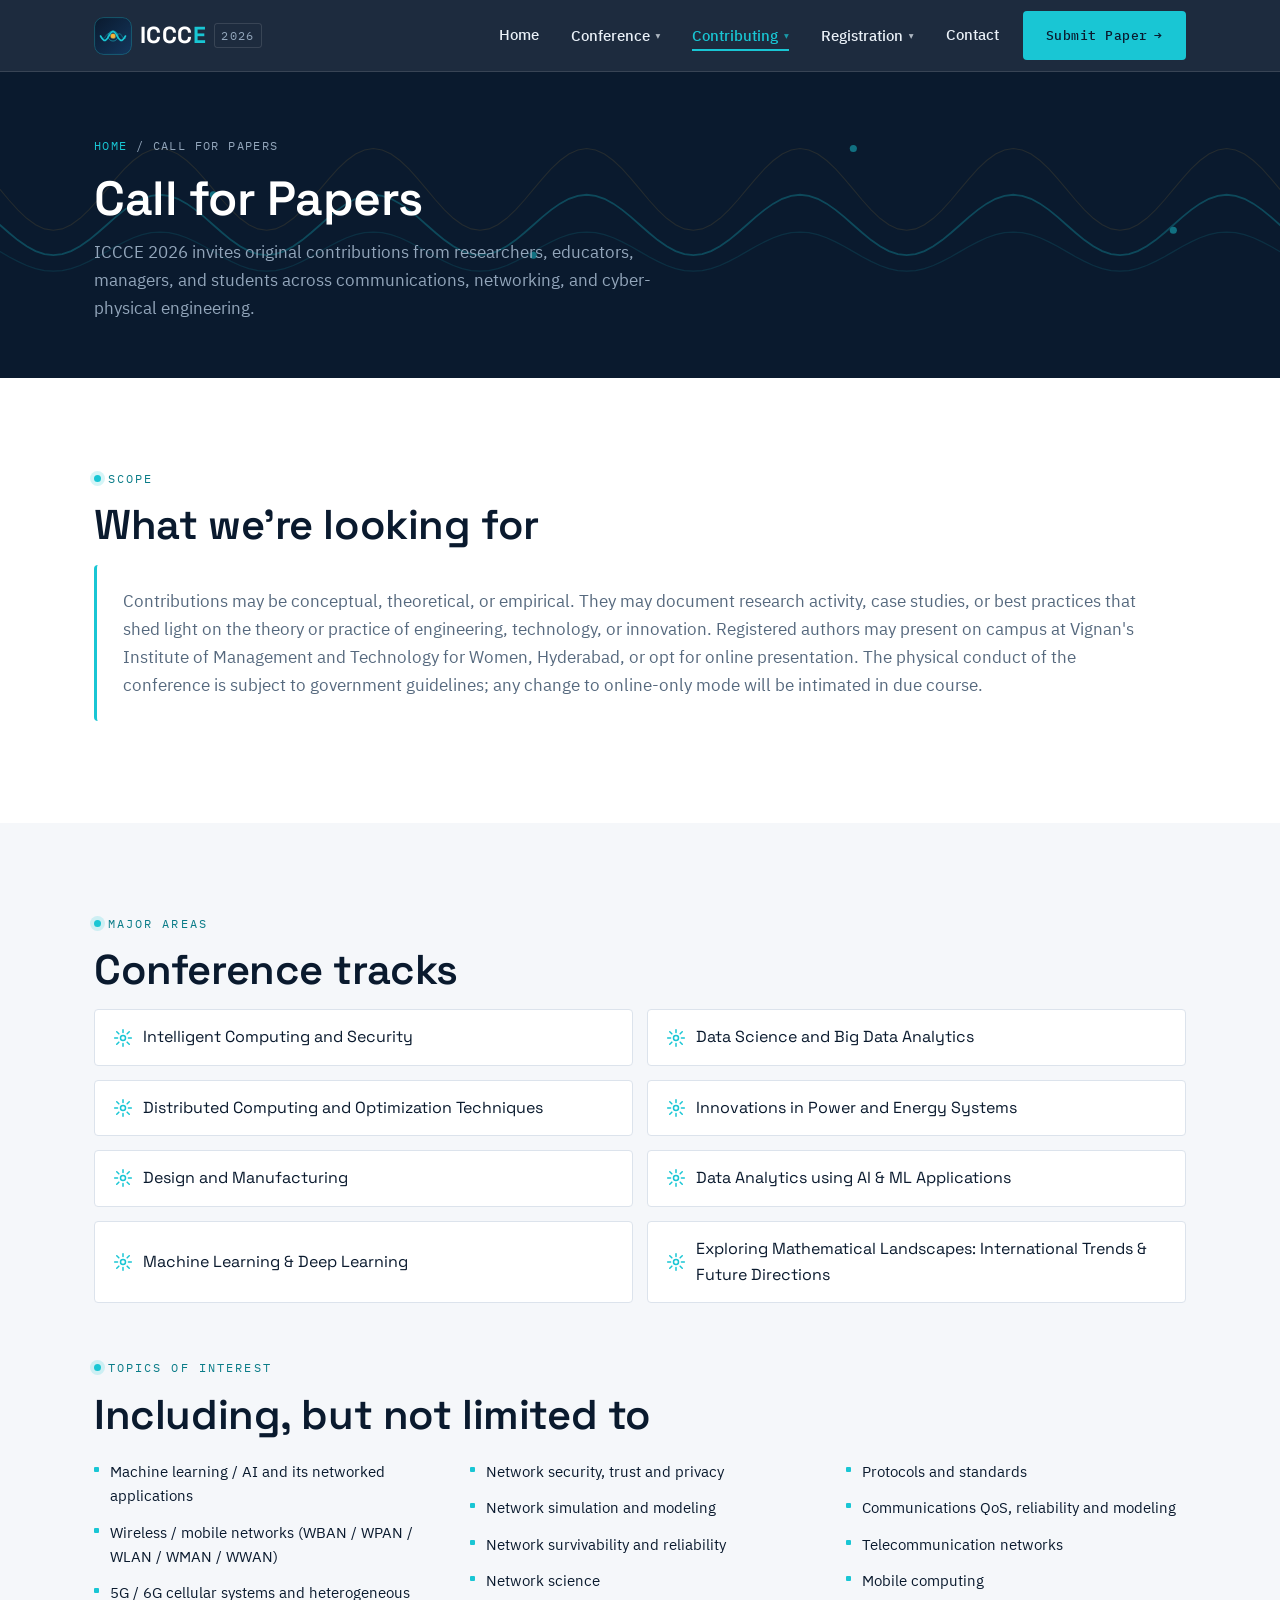
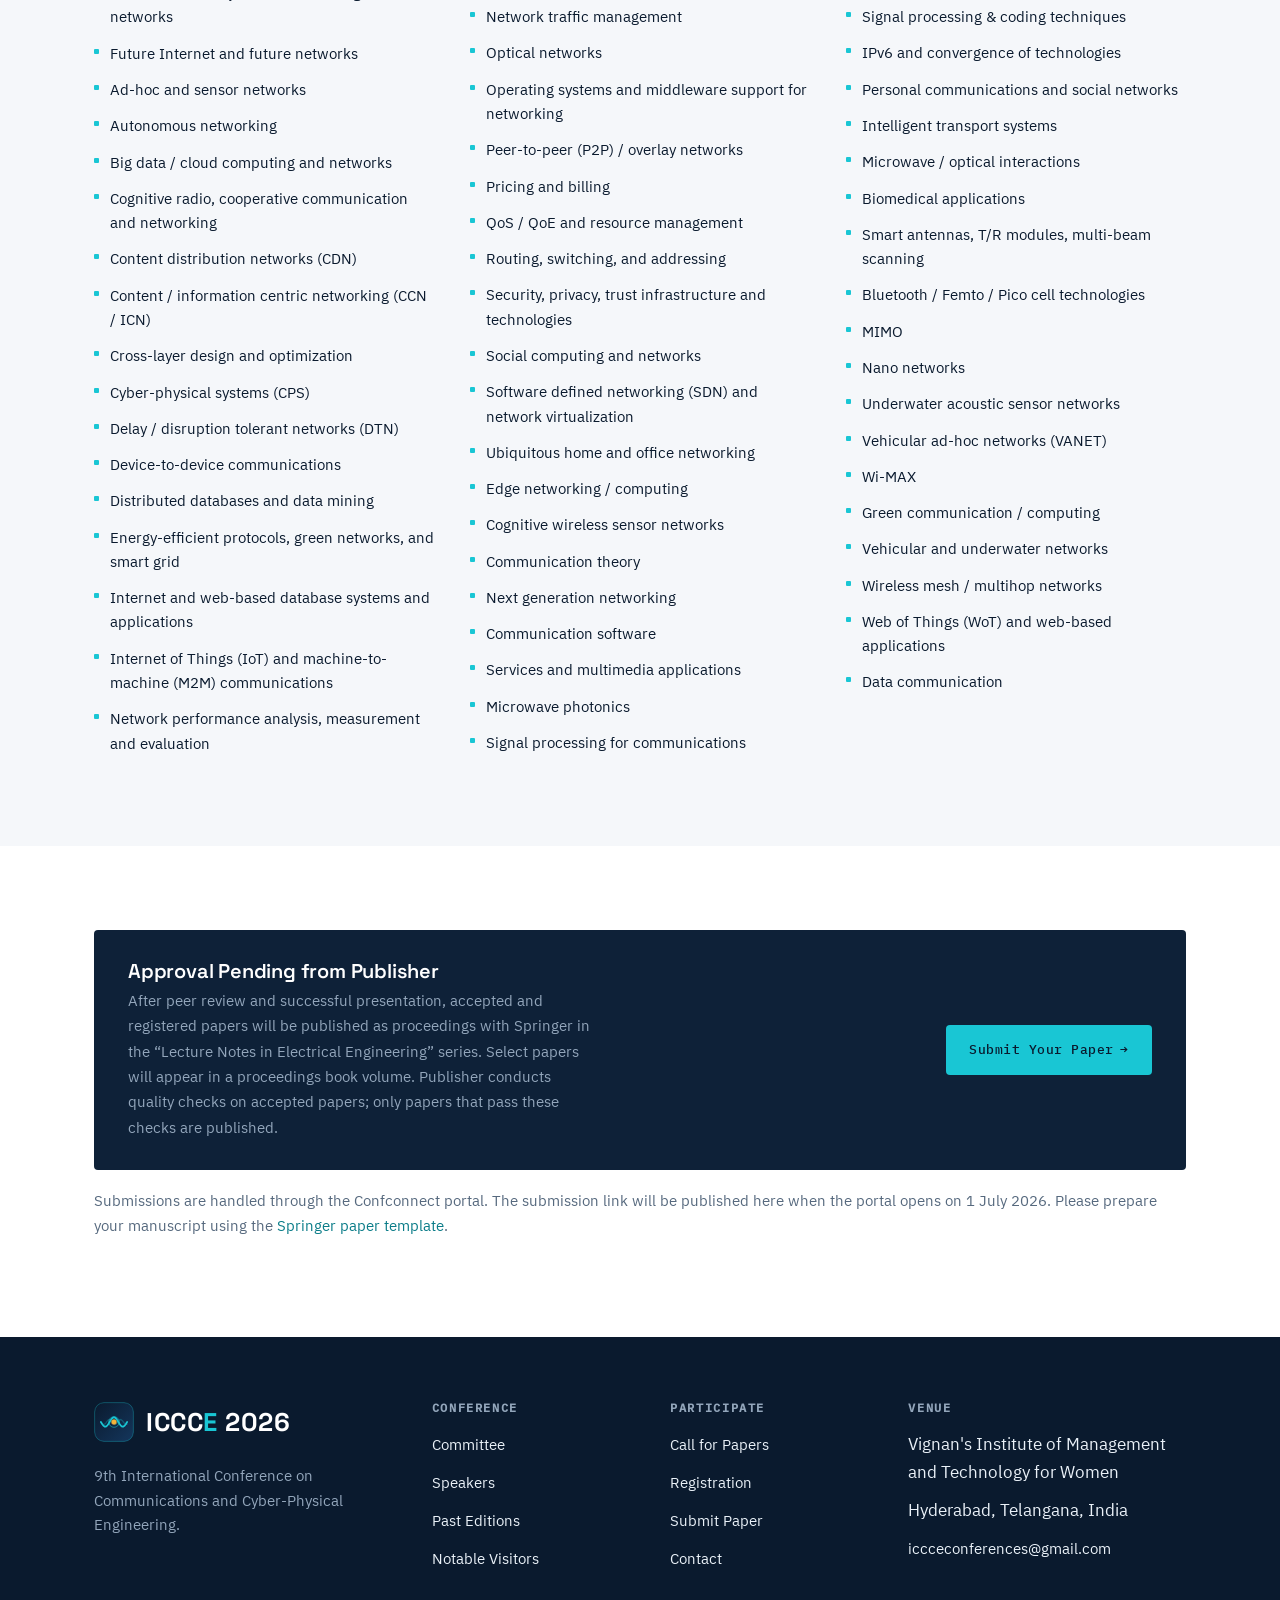
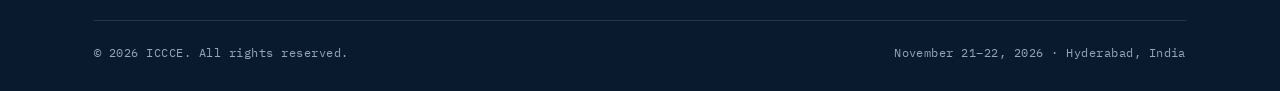
==== commit 89cf835a: "Update CFP publication section heading and wording Co-Authored-By: Claude Opus 4.8 (1M context) <nor" ====
--- a/call-for-papers.html
+++ b/call-for-papers.html
@@ -134,10 +134,10 @@
       <div class="container">
         <div class="pub-strip">
           <div>
-            <h3>Publication with Springer</h3>
-            <p>After peer review and successful presentation, accepted and registered papers will be published as proceedings with Springer in the “Lecture Notes in Electrical Engineering” series. Select papers will appear in a proceedings book volume. Springer conducts quality checks on accepted papers; only papers that pass these checks are published.</p>
+            <h3>Approval Pending from Publisher</h3>
+            <p>After peer review and successful presentation, accepted and registered papers will be published as proceedings with Springer in the “Lecture Notes in Electrical Engineering” series. Select papers will appear in a proceedings book volume. Publisher conducts quality checks on accepted papers; only papers that pass these checks are published.</p>
           </div>
-          <a class="btn btn--primary btn--arrow" href="#">Submit Your Paper</a>
+          <a class="btn btn--primary btn--arrow js-submit" href="#">Submit Your Paper</a>
         </div>
         <p style="margin-top:18px;color:var(--muted);font-size:.95rem">Submissions are handled through the Confconnect portal. The submission link will be published here when the portal opens on 1 July 2026. Please prepare your manuscript using the
           <a href="https://www.intcommcon.com/wp-content/uploads/2021/03/Springer_template.docx" target="_blank" rel="noopener">Springer paper template</a>.</p>
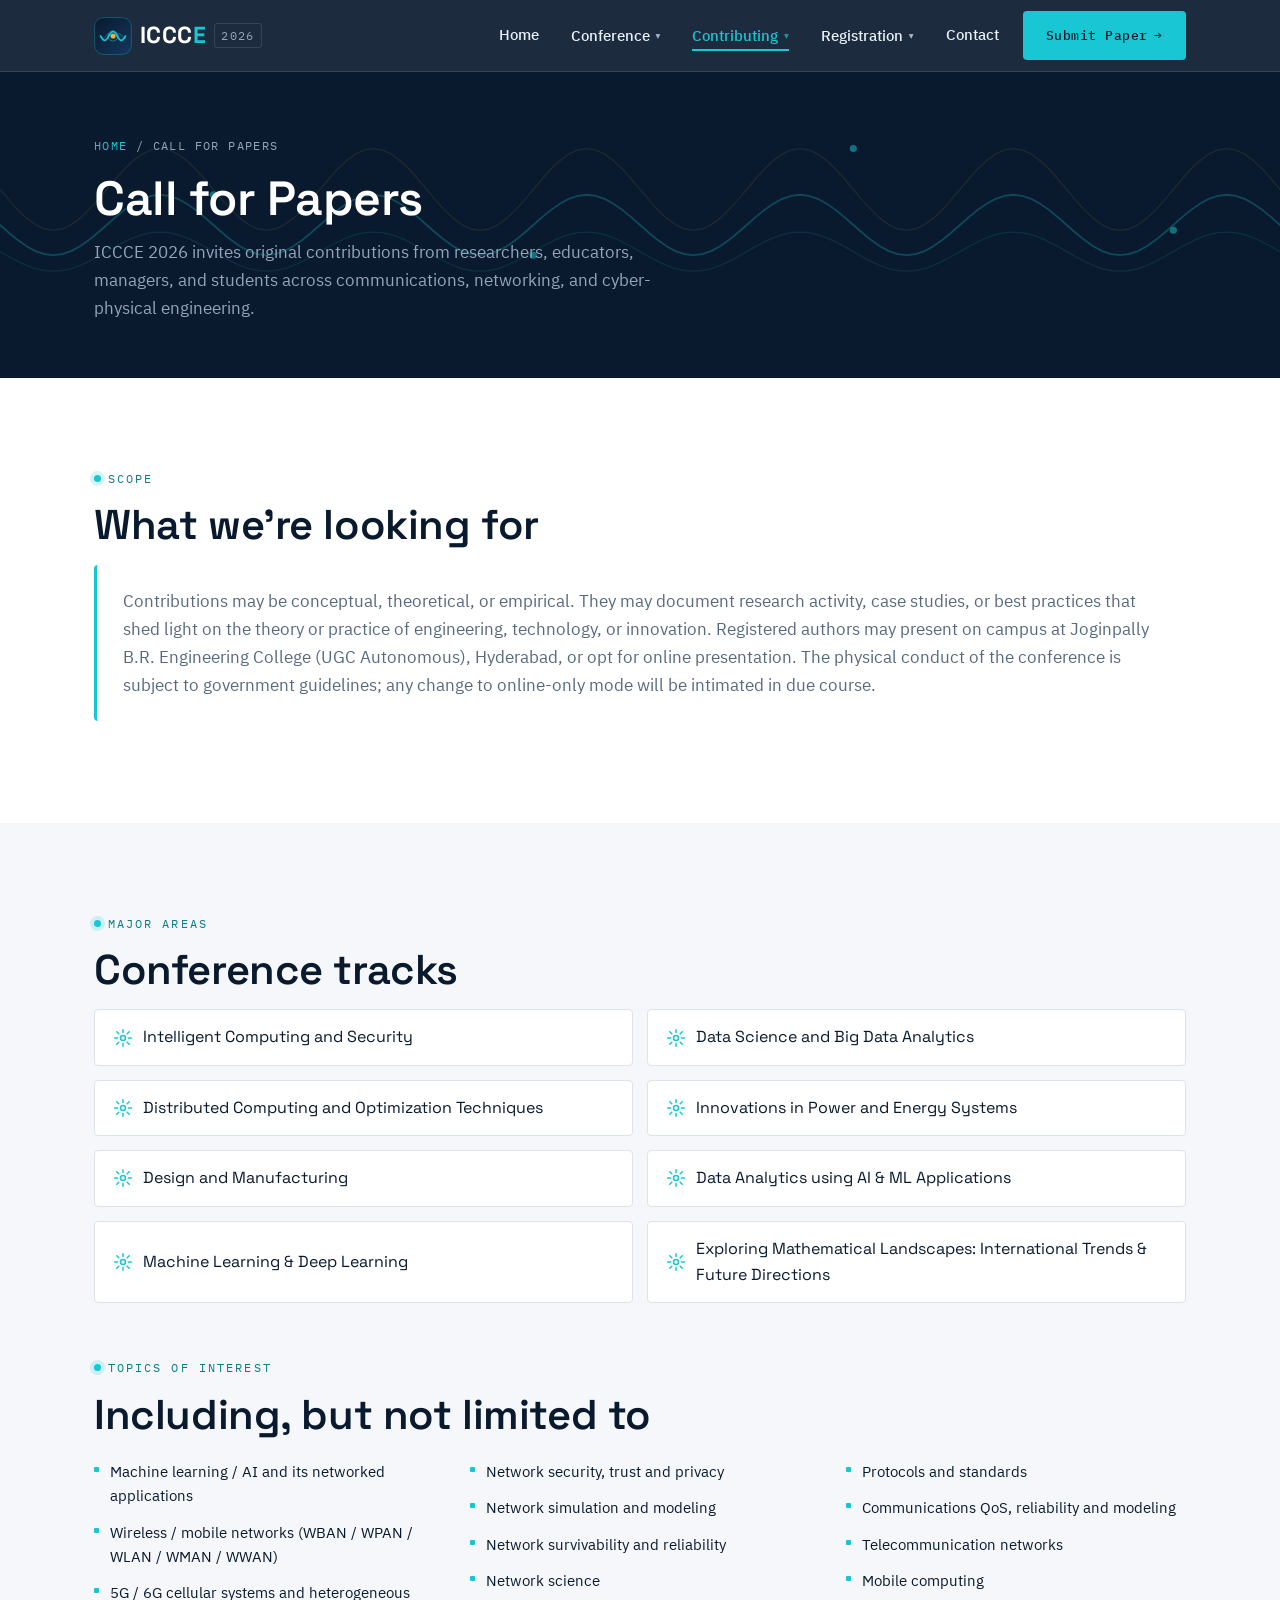
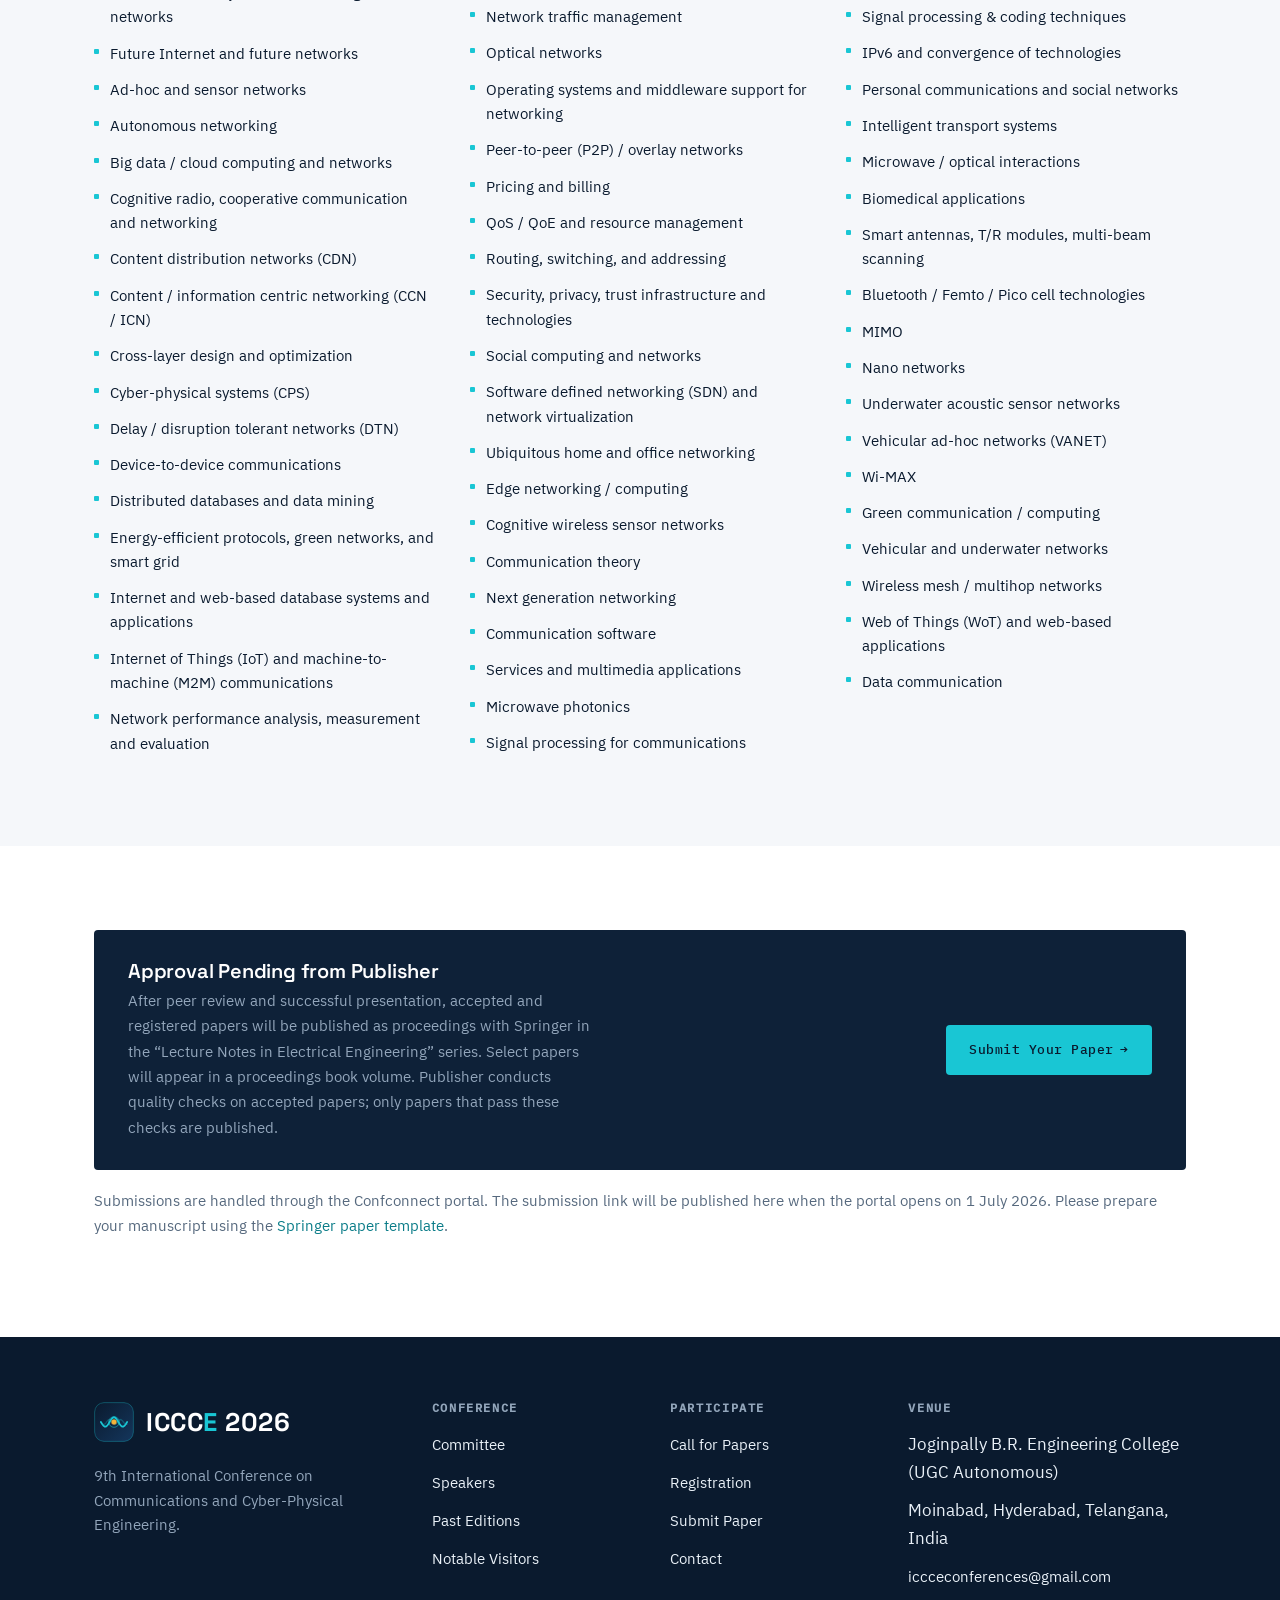
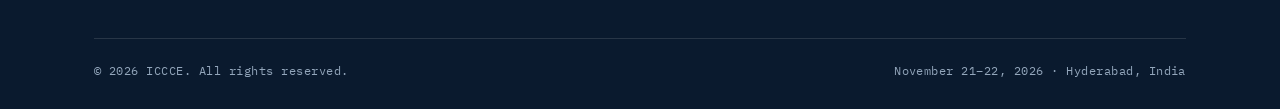
==== commit 82b532bb: "Change venue to Joginpally B.R. Engineering College (UGC Autonomous) Update venue name, address, map" ====
--- a/call-for-papers.html
+++ b/call-for-papers.html
@@ -39,7 +39,7 @@
         <span class="eyebrow">Scope</span>
         <h2 class="section-title">What we're looking for</h2>
         <div class="scope-note" style="margin-bottom:18px">
-          <p style="margin:0">Contributions may be conceptual, theoretical, or empirical. They may document research activity, case studies, or best practices that shed light on the theory or practice of engineering, technology, or innovation. Registered authors may present on campus at Vignan's Institute of Management and Technology for Women, Hyderabad, or opt for online presentation. The physical conduct of the conference is subject to government guidelines; any change to online-only mode will be intimated in due course.</p>
+          <p style="margin:0">Contributions may be conceptual, theoretical, or empirical. They may document research activity, case studies, or best practices that shed light on the theory or practice of engineering, technology, or innovation. Registered authors may present on campus at Joginpally B.R. Engineering College (UGC Autonomous), Hyderabad, or opt for online presentation. The physical conduct of the conference is subject to government guidelines; any change to online-only mode will be intimated in due course.</p>
         </div>
       </div>
     </section>
@@ -140,7 +140,7 @@
           <a class="btn btn--primary btn--arrow js-submit" href="#">Submit Your Paper</a>
         </div>
         <p style="margin-top:18px;color:var(--muted);font-size:.95rem">Submissions are handled through the Confconnect portal. The submission link will be published here when the portal opens on 1 July 2026. Please prepare your manuscript using the
-          <a href="https://www.intcommcon.com/wp-content/uploads/2021/03/Springer_template.docx" target="_blank" rel="noopener">Springer paper template</a>.</p>
+          <a href="assets/templates/Publisher-Paper-Template.docx" target="_blank" rel="noopener">Springer paper template</a>.</p>
       </div>
     </section>
   </main>
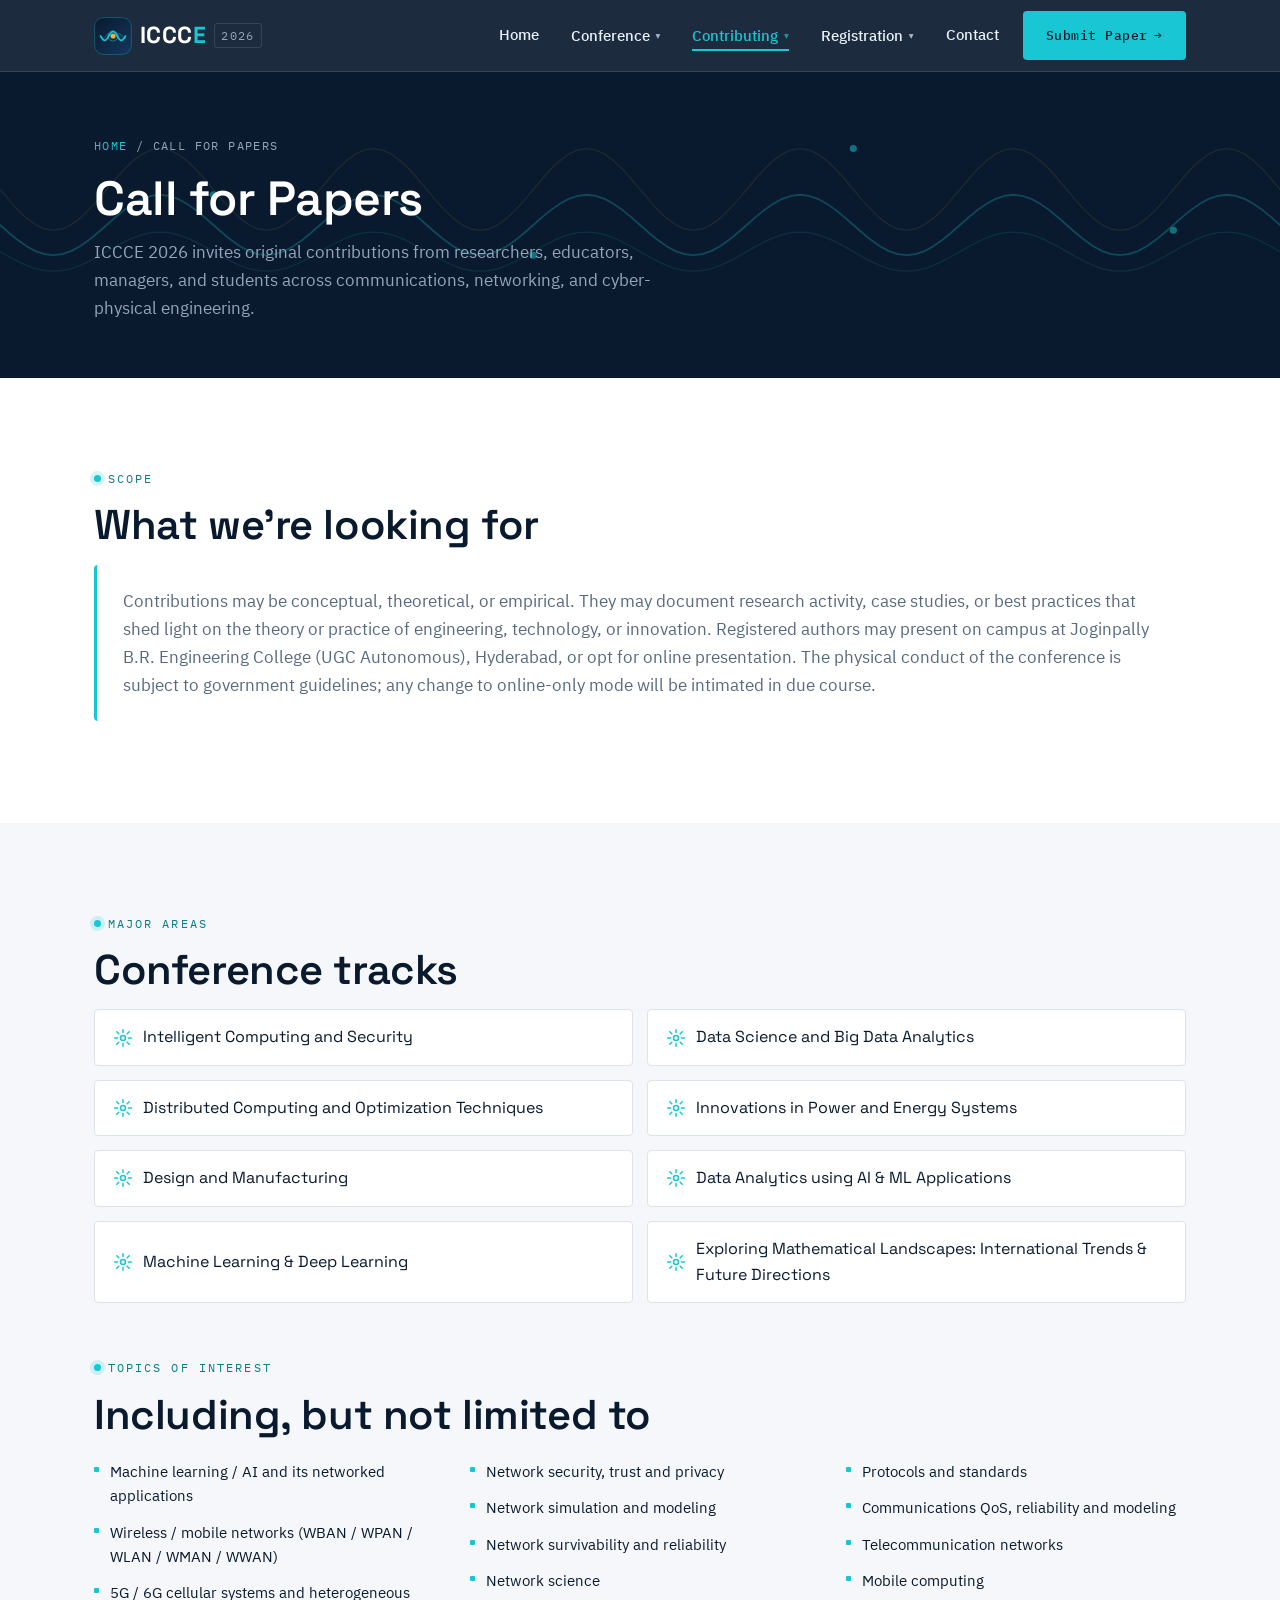
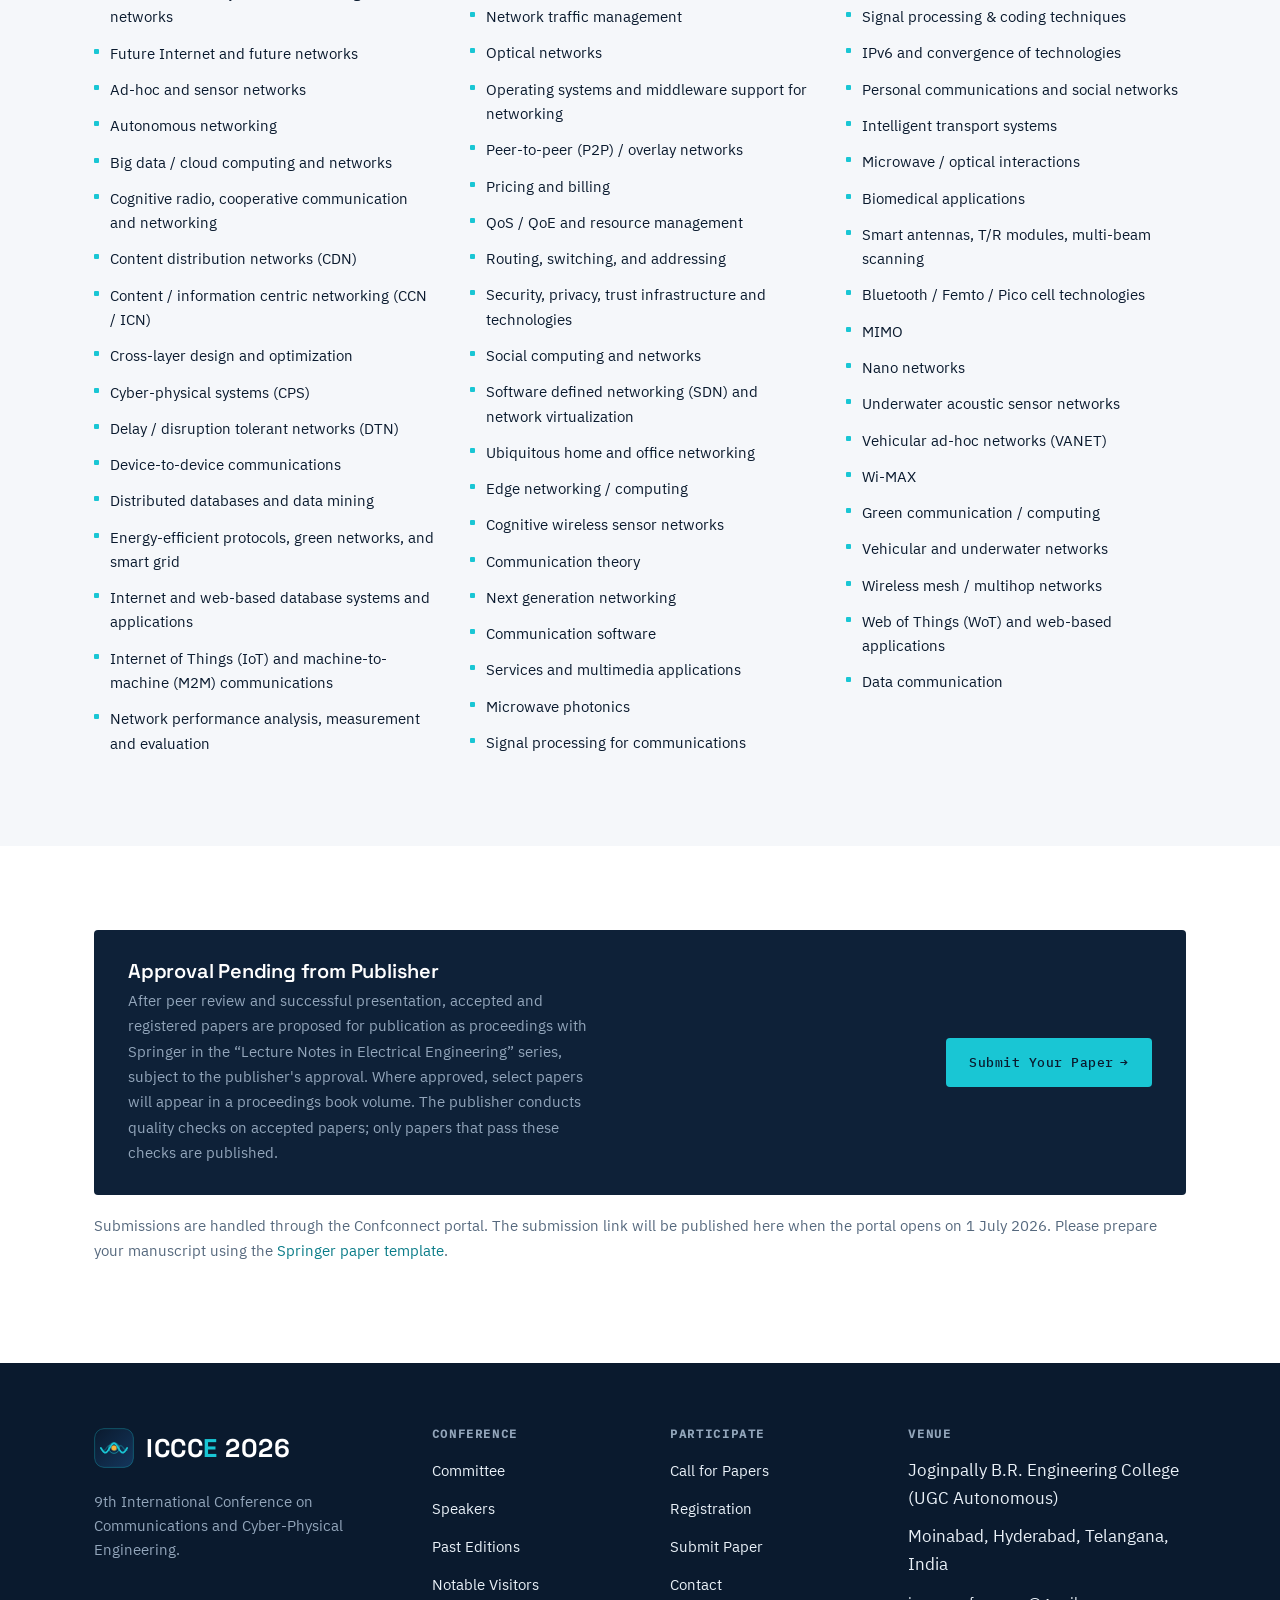
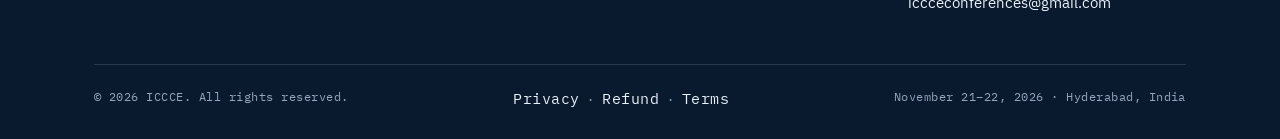
==== commit 01efa847: "Make Springer claims conditional and add legal pages Publication wording now states past editions we" ====
--- a/call-for-papers.html
+++ b/call-for-papers.html
@@ -4,7 +4,7 @@
   <meta charset="UTF-8" />
   <meta name="viewport" content="width=device-width, initial-scale=1" />
   <title>Call for Papers — ICCCE 2026</title>
-  <meta name="description" content="ICCCE 2026 invites original contributions across communications, networking, and cyber-physical engineering. Proceedings published by Springer LNEE." />
+  <meta name="description" content="ICCCE 2026 invites original contributions across communications, networking, and cyber-physical engineering. Proceedings of past editions were published in Springer LNEE; publication of the 2026 edition is subject to the publisher's approval." />
   <meta name="theme-color" content="#0A1A2E" />
   <!-- Favicons & app icons -->
   <link rel="icon" href="assets/img/favicon.svg" type="image/svg+xml" />
@@ -14,11 +14,11 @@
   <!-- Social share (set your real domain on the og:image/og:url before launch) -->
   <meta property="og:type" content="website" />
   <meta property="og:title" content="Call for Papers — ICCCE 2026" />
-  <meta property="og:description" content="ICCCE 2026 invites original contributions across communications, networking, and cyber-physical engineering. Proceedings published by Springer LNEE." />
+  <meta property="og:description" content="ICCCE 2026 invites original contributions across communications, networking, and cyber-physical engineering. Proceedings of past editions were published in Springer LNEE; publication of the 2026 edition is subject to the publisher's approval." />
   <meta property="og:image" content="https://www.intcommcon.com/assets/img/og-cover.png" />
   <meta name="twitter:card" content="summary_large_image" />
   <meta name="twitter:title" content="Call for Papers — ICCCE 2026" />
-  <meta name="twitter:description" content="ICCCE 2026 invites original contributions across communications, networking, and cyber-physical engineering. Proceedings published by Springer LNEE." />
+  <meta name="twitter:description" content="ICCCE 2026 invites original contributions across communications, networking, and cyber-physical engineering. Proceedings of past editions were published in Springer LNEE; publication of the 2026 edition is subject to the publisher's approval." />
   <meta name="twitter:image" content="https://www.intcommcon.com/assets/img/og-cover.png" />
   <link rel="stylesheet" href="assets/css/styles.css" />
 </head>
@@ -135,7 +135,7 @@
         <div class="pub-strip">
           <div>
             <h3>Approval Pending from Publisher</h3>
-            <p>After peer review and successful presentation, accepted and registered papers will be published as proceedings with Springer in the “Lecture Notes in Electrical Engineering” series. Select papers will appear in a proceedings book volume. Publisher conducts quality checks on accepted papers; only papers that pass these checks are published.</p>
+            <p>After peer review and successful presentation, accepted and registered papers are proposed for publication as proceedings with Springer in the “Lecture Notes in Electrical Engineering” series, subject to the publisher's approval. Where approved, select papers will appear in a proceedings book volume. The publisher conducts quality checks on accepted papers; only papers that pass these checks are published.</p>
           </div>
           <a class="btn btn--primary btn--arrow js-submit" href="#">Submit Your Paper</a>
         </div>
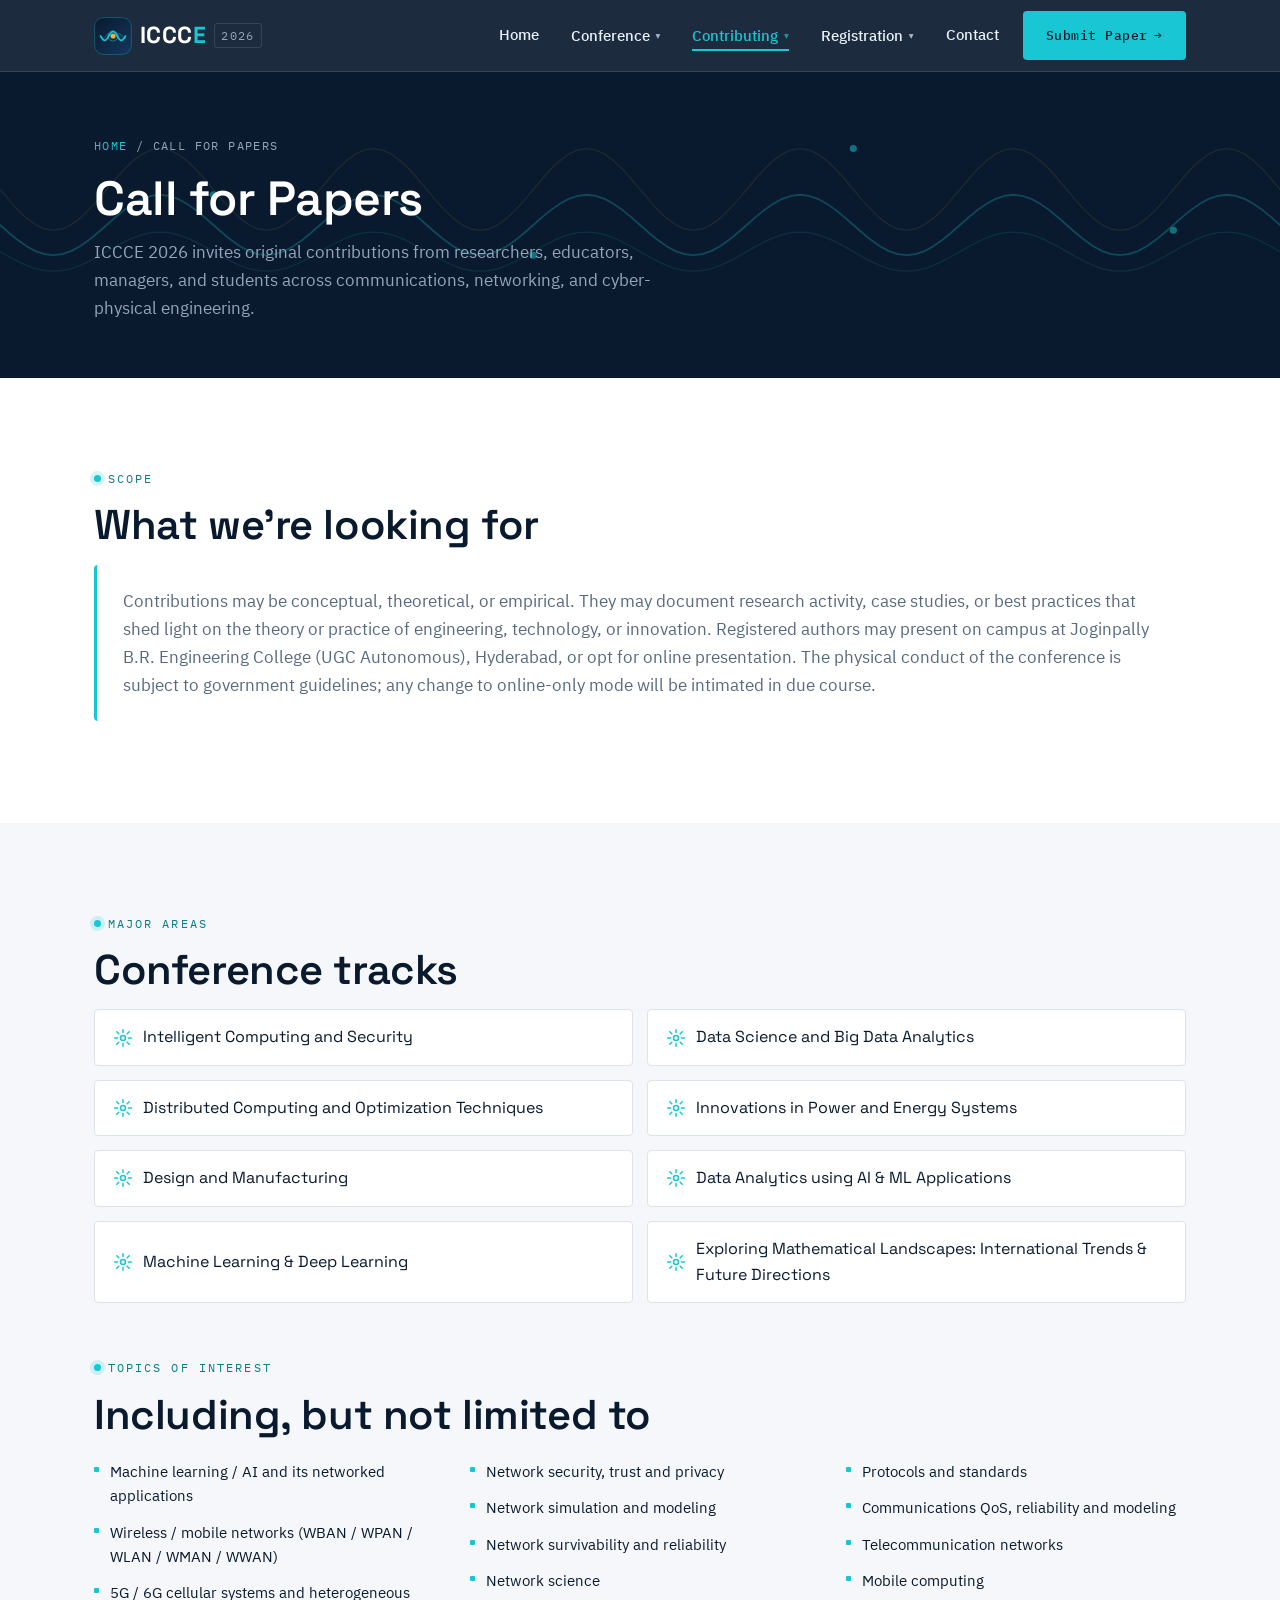
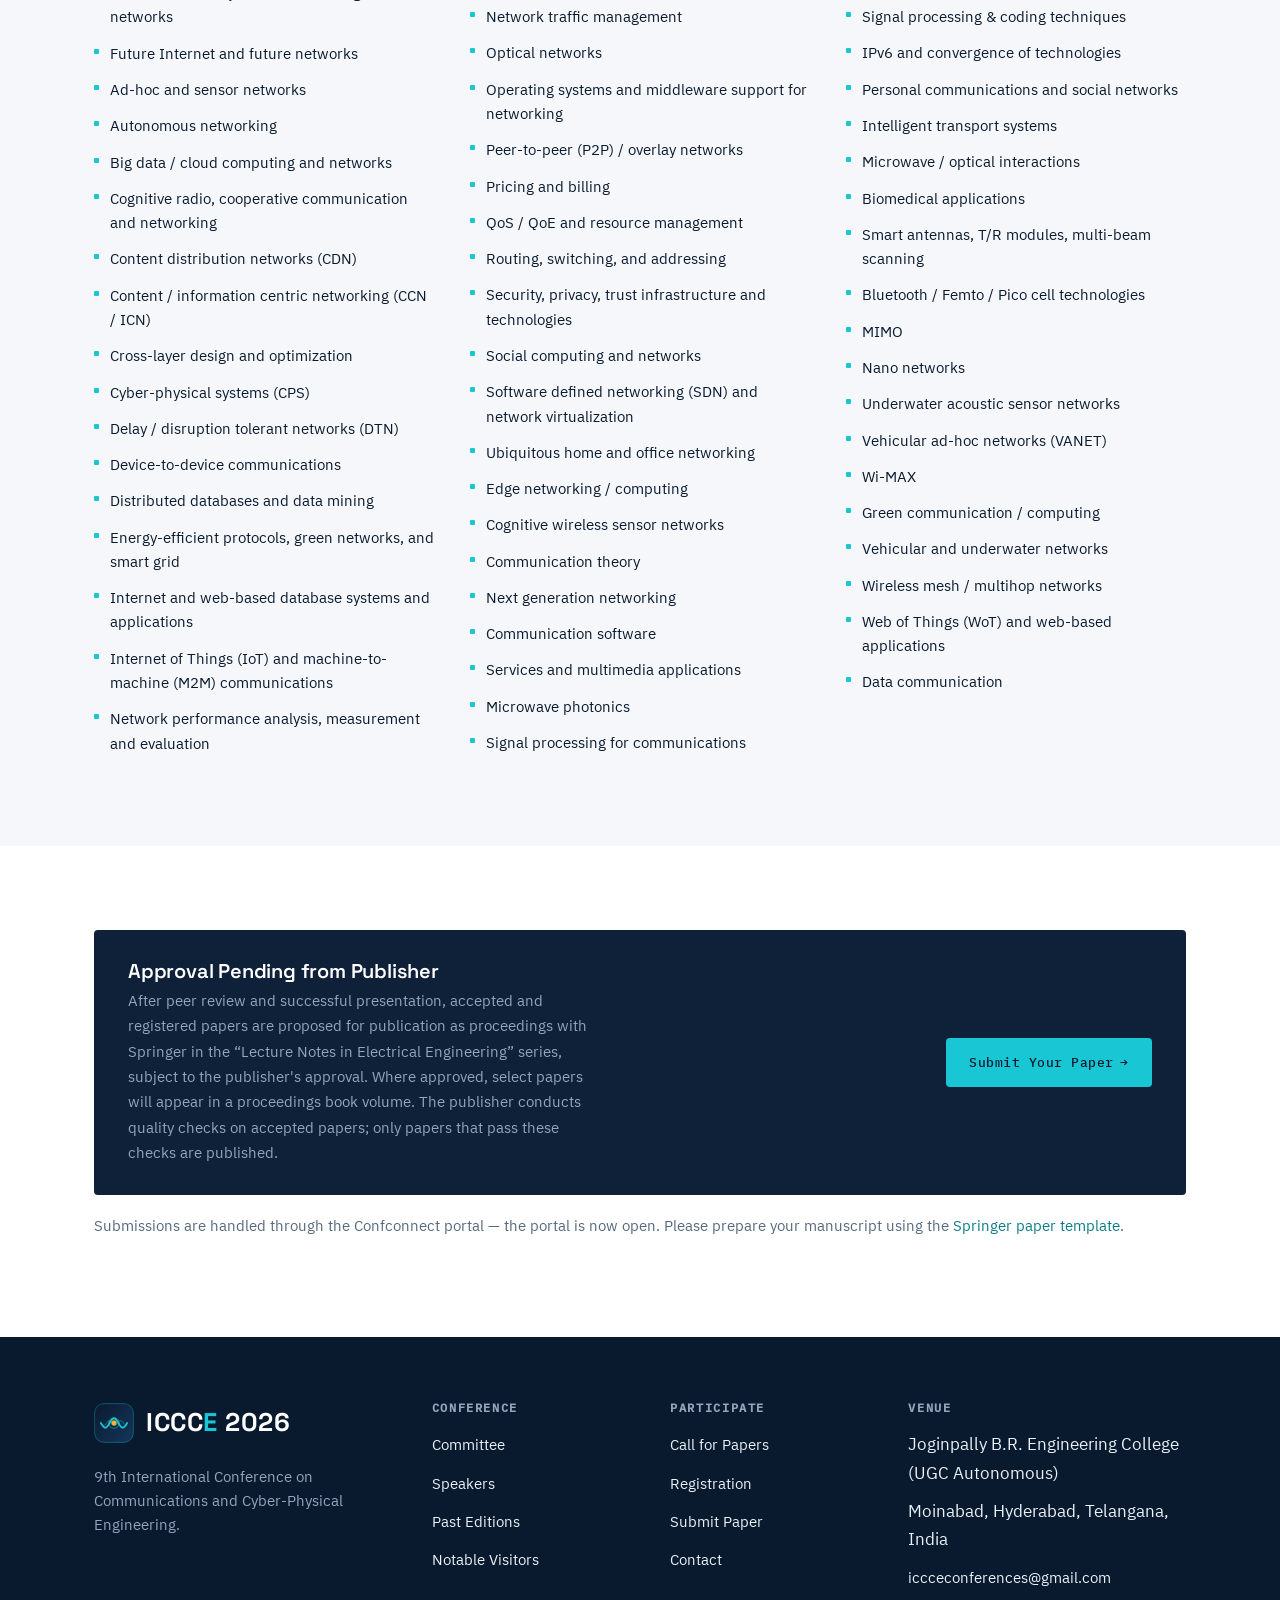
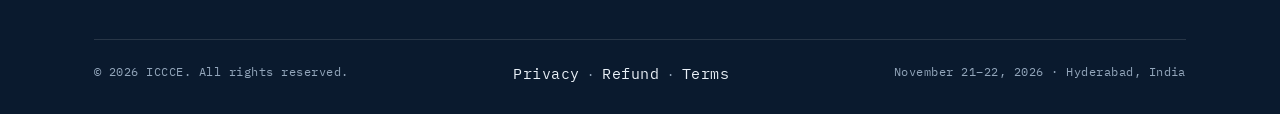
==== commit ed4f825a: "Wire paper submission buttons to live Confconnect portal Set SUBMIT_URL to the Confconnect submissio" ====
--- a/call-for-papers.html
+++ b/call-for-papers.html
@@ -139,7 +139,7 @@
           </div>
           <a class="btn btn--primary btn--arrow js-submit" href="#">Submit Your Paper</a>
         </div>
-        <p style="margin-top:18px;color:var(--muted);font-size:.95rem">Submissions are handled through the Confconnect portal. The submission link will be published here when the portal opens on 1 July 2026. Please prepare your manuscript using the
+        <p style="margin-top:18px;color:var(--muted);font-size:.95rem">Submissions are handled through the Confconnect portal — the portal is now open. Please prepare your manuscript using the
           <a href="assets/templates/Publisher-Paper-Template.docx" target="_blank" rel="noopener">Springer paper template</a>.</p>
       </div>
     </section>
